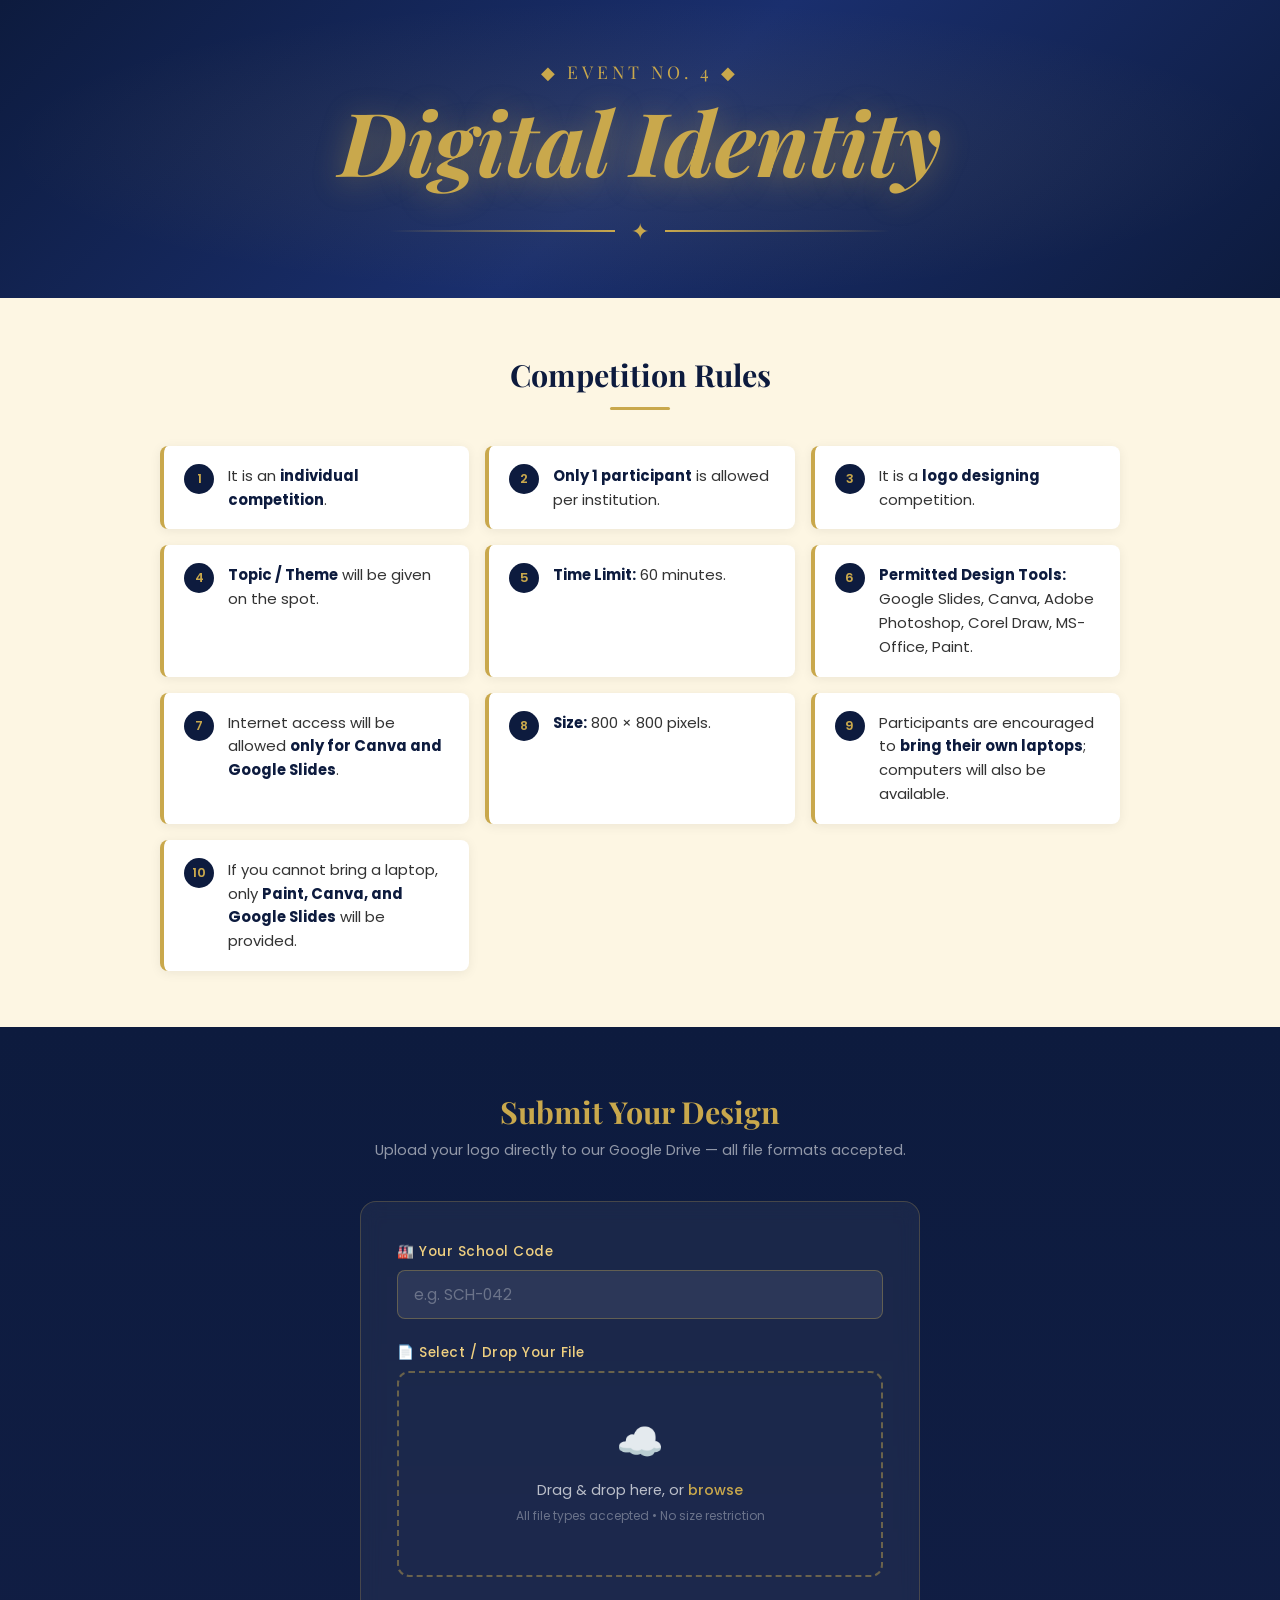
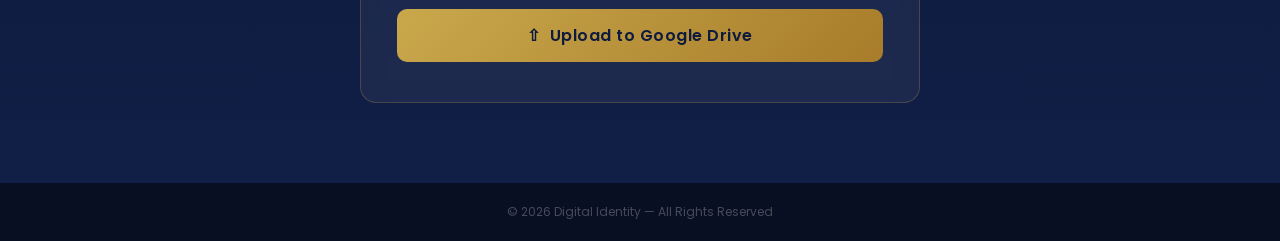
==== index.html @ 70882611 "Add Digital Identity event website" ====
<!DOCTYPE html>
<html lang="en">
<head>
  <meta charset="UTF-8" />
  <meta name="viewport" content="width=device-width, initial-scale=1.0"/>
  <title>Digital Identity</title>
  <link href="https://fonts.googleapis.com/css2?family=Playfair+Display:ital,wght@0,700;1,700&family=Poppins:wght@300;400;500;600&display=swap" rel="stylesheet"/>
  <style>
    *, *::before, *::after { box-sizing: border-box; margin: 0; padding: 0; }

    :root {
      --navy: #0d1b3e;
      --gold: #c9a84c;
      --gold-light: #f0d080;
      --cream: #fdf6e3;
      --white: #ffffff;
    }

    body {
      font-family: 'Poppins', sans-serif;
      background: var(--navy);
      min-height: 100vh;
      color: var(--white);
    }

    /* ─── HERO ─── */
    .hero {
      background: linear-gradient(135deg, #0d1b3e 0%, #1a2f6e 50%, #0d1b3e 100%);
      text-align: center;
      padding: 60px 20px 50px;
      position: relative;
      overflow: hidden;
    }
    .hero::before {
      content: '';
      position: absolute;
      inset: 0;
      background: radial-gradient(ellipse at center, rgba(201,168,76,0.12) 0%, transparent 70%);
    }
    .event-number {
      font-family: 'Playfair Display', serif;
      font-size: 1.1rem;
      color: var(--gold);
      letter-spacing: 4px;
      text-transform: uppercase;
      margin-bottom: 10px;
    }
    .hero h1 {
      font-family: 'Playfair Display', serif;
      font-style: italic;
      font-size: clamp(2.8rem, 7vw, 5.5rem);
      color: var(--gold);
      text-shadow: 0 4px 30px rgba(201,168,76,0.4);
      position: relative;
      line-height: 1.1;
    }
    .divider {
      display: flex;
      align-items: center;
      justify-content: center;
      gap: 16px;
      margin: 24px auto 0;
      max-width: 500px;
    }
    .divider::before, .divider::after {
      content: '';
      flex: 1;
      height: 2px;
      background: linear-gradient(to right, transparent, var(--gold));
    }
    .divider::after {
      background: linear-gradient(to left, transparent, var(--gold));
    }
    .divider-icon {
      color: var(--gold);
      font-size: 1.4rem;
    }

    /* ─── RULES ─── */
    .rules-section {
      background: var(--cream);
      color: #1a1a1a;
      padding: 56px 20px;
    }
    .rules-section h2 {
      font-family: 'Playfair Display', serif;
      font-size: 1.9rem;
      color: var(--navy);
      text-align: center;
      margin-bottom: 36px;
      position: relative;
    }
    .rules-section h2::after {
      content: '';
      display: block;
      width: 60px;
      height: 3px;
      background: var(--gold);
      margin: 12px auto 0;
      border-radius: 2px;
    }
    .rules-grid {
      display: grid;
      grid-template-columns: repeat(auto-fit, minmax(300px, 1fr));
      gap: 16px;
      max-width: 960px;
      margin: 0 auto;
    }
    .rule-card {
      background: var(--white);
      border-left: 4px solid var(--gold);
      border-radius: 8px;
      padding: 18px 20px;
      display: flex;
      align-items: flex-start;
      gap: 14px;
      box-shadow: 0 2px 12px rgba(0,0,0,0.07);
      transition: transform 0.2s, box-shadow 0.2s;
    }
    .rule-card:hover {
      transform: translateY(-3px);
      box-shadow: 0 6px 24px rgba(0,0,0,0.12);
    }
    .rule-num {
      min-width: 30px;
      height: 30px;
      background: var(--navy);
      color: var(--gold);
      border-radius: 50%;
      display: flex;
      align-items: center;
      justify-content: center;
      font-weight: 600;
      font-size: 0.8rem;
    }
    .rule-text {
      font-size: 0.93rem;
      line-height: 1.6;
      color: #333;
    }
    .rule-text strong {
      color: var(--navy);
    }

    /* ─── UPLOAD ─── */
    .upload-section {
      background: linear-gradient(180deg, #0d1b3e 0%, #111e45 100%);
      padding: 64px 20px 80px;
    }
    .upload-section h2 {
      font-family: 'Playfair Display', serif;
      font-size: 1.9rem;
      color: var(--gold);
      text-align: center;
      margin-bottom: 8px;
    }
    .upload-subtitle {
      text-align: center;
      color: rgba(255,255,255,0.55);
      font-size: 0.9rem;
      margin-bottom: 40px;
    }
    .upload-card {
      background: rgba(255,255,255,0.05);
      border: 1px solid rgba(201,168,76,0.25);
      border-radius: 16px;
      padding: 40px 36px;
      max-width: 560px;
      margin: 0 auto;
      backdrop-filter: blur(10px);
    }
    .form-group {
      margin-bottom: 24px;
    }
    .form-group label {
      display: block;
      font-size: 0.85rem;
      font-weight: 500;
      color: var(--gold-light);
      margin-bottom: 8px;
      letter-spacing: 0.5px;
    }
    .form-group input[type="text"] {
      width: 100%;
      padding: 12px 16px;
      background: rgba(255,255,255,0.08);
      border: 1px solid rgba(201,168,76,0.35);
      border-radius: 8px;
      color: var(--white);
      font-family: 'Poppins', sans-serif;
      font-size: 0.95rem;
      outline: none;
      transition: border-color 0.2s;
    }
    .form-group input[type="text"]::placeholder { color: rgba(255,255,255,0.3); }
    .form-group input[type="text"]:focus { border-color: var(--gold); }

    .drop-zone {
      border: 2px dashed rgba(201,168,76,0.45);
      border-radius: 12px;
      padding: 40px 20px;
      text-align: center;
      cursor: pointer;
      transition: border-color 0.2s, background 0.2s;
      position: relative;
    }
    .drop-zone.dragover {
      border-color: var(--gold);
      background: rgba(201,168,76,0.08);
    }
    .drop-zone input[type="file"] {
      position: absolute;
      inset: 0;
      opacity: 0;
      cursor: pointer;
      width: 100%;
      height: 100%;
    }
    .drop-icon { font-size: 2.4rem; margin-bottom: 10px; }
    .drop-label { color: rgba(255,255,255,0.7); font-size: 0.9rem; }
    .drop-label span { color: var(--gold); font-weight: 500; }
    .drop-note { font-size: 0.75rem; color: rgba(255,255,255,0.35); margin-top: 6px; }
    .file-chosen {
      margin-top: 10px;
      font-size: 0.82rem;
      color: var(--gold-light);
      word-break: break-all;
    }

    .btn-upload {
      width: 100%;
      padding: 14px;
      background: linear-gradient(135deg, var(--gold) 0%, #a87c2a 100%);
      border: none;
      border-radius: 10px;
      color: var(--navy);
      font-family: 'Poppins', sans-serif;
      font-size: 1rem;
      font-weight: 600;
      cursor: pointer;
      letter-spacing: 0.5px;
      margin-top: 8px;
      transition: opacity 0.2s, transform 0.2s;
    }
    .btn-upload:hover:not(:disabled) { opacity: 0.9; transform: translateY(-1px); }
    .btn-upload:disabled { opacity: 0.5; cursor: not-allowed; }

    /* ─── PROGRESS ─── */
    .progress-wrap {
      display: none;
      margin-top: 18px;
    }
    .progress-bar-bg {
      background: rgba(255,255,255,0.1);
      border-radius: 100px;
      height: 8px;
      overflow: hidden;
    }
    .progress-bar-fill {
      height: 100%;
      background: linear-gradient(90deg, var(--gold), var(--gold-light));
      border-radius: 100px;
      width: 0%;
      transition: width 0.3s;
    }
    .progress-text {
      font-size: 0.8rem;
      color: rgba(255,255,255,0.5);
      margin-top: 6px;
      text-align: center;
    }

    /* ─── STATUS ─── */
    .status-box {
      display: none;
      margin-top: 22px;
      padding: 16px 20px;
      border-radius: 10px;
      font-size: 0.9rem;
      text-align: center;
      line-height: 1.5;
    }
    .status-box.success {
      background: rgba(34,197,94,0.12);
      border: 1px solid rgba(34,197,94,0.4);
      color: #86efac;
    }
    .status-box.error {
      background: rgba(239,68,68,0.12);
      border: 1px solid rgba(239,68,68,0.4);
      color: #fca5a5;
    }

    /* ─── FOOTER NOTE ─── */
    .footer-note {
      text-align: center;
      margin-top: 36px;
      padding: 16px 20px;
      background: rgba(201,168,76,0.08);
      border: 1px solid rgba(201,168,76,0.2);
      border-radius: 10px;
      max-width: 560px;
      margin-left: auto;
      margin-right: auto;
      color: rgba(255,255,255,0.65);
      font-size: 0.82rem;
      line-height: 1.6;
    }
    .footer-note strong { color: var(--gold); }

    /* ─── FOOTER ─── */
    footer {
      background: #080f22;
      text-align: center;
      padding: 20px;
      color: rgba(255,255,255,0.25);
      font-size: 0.75rem;
    }

    @media (max-width: 480px) {
      .upload-card { padding: 28px 18px; }
      .rules-grid { grid-template-columns: 1fr; }
    }
  </style>
</head>
<body>

  <!-- ═══ HERO ═══ -->
  <section class="hero">
    <p class="event-number">&#9670; Event No. 4 &#9670;</p>
    <h1>Digital Identity</h1>
    <div class="divider"><span class="divider-icon">✦</span></div>
  </section>

  <!-- ═══ RULES ═══ -->
  <section class="rules-section">
    <h2>Competition Rules</h2>
    <div class="rules-grid">

      <div class="rule-card">
        <div class="rule-num">1</div>
        <div class="rule-text">It is an <strong>individual competition</strong>.</div>
      </div>

      <div class="rule-card">
        <div class="rule-num">2</div>
        <div class="rule-text"><strong>Only 1 participant</strong> is allowed per institution.</div>
      </div>

      <div class="rule-card">
        <div class="rule-num">3</div>
        <div class="rule-text">It is a <strong>logo designing</strong> competition.</div>
      </div>

      <div class="rule-card">
        <div class="rule-num">4</div>
        <div class="rule-text"><strong>Topic / Theme</strong> will be given on the spot.</div>
      </div>

      <div class="rule-card">
        <div class="rule-num">5</div>
        <div class="rule-text"><strong>Time Limit:</strong> 60 minutes.</div>
      </div>

      <div class="rule-card">
        <div class="rule-num">6</div>
        <div class="rule-text"><strong>Permitted Design Tools:</strong> Google Slides, Canva, Adobe Photoshop, Corel Draw, MS-Office, Paint.</div>
      </div>

      <div class="rule-card">
        <div class="rule-num">7</div>
        <div class="rule-text">Internet access will be allowed <strong>only for Canva and Google Slides</strong>.</div>
      </div>

      <div class="rule-card">
        <div class="rule-num">8</div>
        <div class="rule-text"><strong>Size:</strong> 800 × 800 pixels.</div>
      </div>

      <div class="rule-card">
        <div class="rule-num">9</div>
        <div class="rule-text">Participants are encouraged to <strong>bring their own laptops</strong>; computers will also be available.</div>
      </div>

      <div class="rule-card">
        <div class="rule-num">10</div>
        <div class="rule-text">If you cannot bring a laptop, only <strong>Paint, Canva, and Google Slides</strong> will be provided.</div>
      </div>

    </div>
  </section>

  <!-- ═══ UPLOAD ═══ -->
  <section class="upload-section">
    <h2>Submit Your Design</h2>
    <p class="upload-subtitle">Upload your logo directly to our Google Drive — all file formats accepted.</p>

    <div class="upload-card">
      <div class="form-group">
        <label for="schoolCode">&#127981; Your School Code</label>
        <input type="text" id="schoolCode" placeholder="e.g. SCH-042" maxlength="30"/>
      </div>

      <div class="form-group">
        <label>&#128196; Select / Drop Your File</label>
        <div class="drop-zone" id="dropZone">
          <input type="file" id="fileInput" accept="*/*"/>
          <div class="drop-icon">&#9729;&#65039;</div>
          <div class="drop-label">Drag &amp; drop here, or <span>browse</span></div>
          <div class="drop-note">All file types accepted &bull; No size restriction</div>
          <div class="file-chosen" id="fileChosen"></div>
        </div>
      </div>

      <button class="btn-upload" id="uploadBtn" onclick="handleUpload()">
        &#8679;&nbsp; Upload to Google Drive
      </button>

      <div class="progress-wrap" id="progressWrap">
        <div class="progress-bar-bg">
          <div class="progress-bar-fill" id="progressFill"></div>
        </div>
        <div class="progress-text" id="progressText">Uploading…</div>
      </div>

      <div class="status-box" id="statusBox"></div>
    </div>

    <!-- Footer note -->
    <div class="footer-note" id="footerNote" style="display:none;">
      &#10003;&nbsp; <strong id="uploadedFileName"></strong> has been uploaded with your assigned school code only.
    </div>
  </section>

  <footer>
    &copy; 2026 Digital Identity &mdash; All Rights Reserved
  </footer>

  <script>
    // ── Drag & Drop visual ──────────────────────────────────
    const dropZone = document.getElementById('dropZone');
    const fileInput = document.getElementById('fileInput');
    const fileChosen = document.getElementById('fileChosen');

    dropZone.addEventListener('dragover', e => { e.preventDefault(); dropZone.classList.add('dragover'); });
    dropZone.addEventListener('dragleave', () => dropZone.classList.remove('dragover'));
    dropZone.addEventListener('drop', e => {
      e.preventDefault();
      dropZone.classList.remove('dragover');
      if (e.dataTransfer.files.length) {
        fileInput.files = e.dataTransfer.files;
        fileChosen.textContent = '📎 ' + e.dataTransfer.files[0].name;
      }
    });
    fileInput.addEventListener('change', () => {
      if (fileInput.files.length) fileChosen.textContent = '📎 ' + fileInput.files[0].name;
    });

    // ── Upload handler ──────────────────────────────────────
    // GOOGLE_SCRIPT_URL — replace with your deployed Apps Script Web App URL
    const GOOGLE_SCRIPT_URL = 'YOUR_APPS_SCRIPT_URL_HERE';

    async function handleUpload() {
      const schoolCode = document.getElementById('schoolCode').value.trim();
      const file       = fileInput.files[0];
      const statusBox  = document.getElementById('statusBox');
      const progressWrap = document.getElementById('progressWrap');
      const progressFill = document.getElementById('progressFill');
      const progressText = document.getElementById('progressText');
      const uploadBtn    = document.getElementById('uploadBtn');
      const footerNote   = document.getElementById('footerNote');
      const uploadedFileName = document.getElementById('uploadedFileName');

      // Validation
      statusBox.style.display = 'none';
      statusBox.className = 'status-box';
      if (!schoolCode) { showStatus('error', '⚠️ Please enter your School Code before uploading.'); return; }
      if (!file)       { showStatus('error', '⚠️ Please select a file to upload.'); return; }

      const finalName = schoolCode + '_' + file.name;

      uploadBtn.disabled = true;
      progressWrap.style.display = 'block';
      footerNote.style.display = 'none';
      animateProgress(progressFill, progressText);

      try {
        // Convert file to base64
        const base64 = await toBase64(file);

        const payload = {
          fileName  : finalName,
          mimeType  : file.type || 'application/octet-stream',
          data      : base64,
          folderId  : '1SGfVTfzyEN69pfafejLfGEvMzd-TN8Dr'
        };

        const response = await fetch(GOOGLE_SCRIPT_URL, {
          method : 'POST',
          body   : JSON.stringify(payload)
        });

        const result = await response.json();

        progressFill.style.width = '100%';
        progressText.textContent = 'Done!';

        if (result.status === 'success') {
          showStatus('success', `✅ File uploaded successfully!`);
          uploadedFileName.textContent = '"' + finalName + '"';
          footerNote.style.display = 'block';
          footerNote.scrollIntoView({ behavior: 'smooth', block: 'center' });
          // Reset form
          fileInput.value = '';
          fileChosen.textContent = '';
          document.getElementById('schoolCode').value = '';
        } else {
          showStatus('error', '❌ Upload failed: ' + (result.message || 'Unknown error.'));
        }
      } catch (err) {
        showStatus('error', '❌ Network error. Please check your connection and try again.');
        console.error(err);
      } finally {
        uploadBtn.disabled = false;
        setTimeout(() => { progressWrap.style.display = 'none'; progressFill.style.width = '0%'; }, 2000);
      }
    }

    function showStatus(type, msg) {
      const box = document.getElementById('statusBox');
      box.className = 'status-box ' + type;
      box.innerHTML = msg;
      box.style.display = 'block';
    }

    function toBase64(file) {
      return new Promise((resolve, reject) => {
        const reader = new FileReader();
        reader.onload  = () => resolve(reader.result.split(',')[1]);
        reader.onerror = reject;
        reader.readAsDataURL(file);
      });
    }

    function animateProgress(fill, text) {
      let p = 0;
      const iv = setInterval(() => {
        if (p >= 85) { clearInterval(iv); return; }
        p += Math.random() * 8;
        fill.style.width = Math.min(p, 85) + '%';
        text.textContent = Math.round(Math.min(p, 85)) + '% uploading…';
      }, 300);
    }
  </script>

</body>
</html>
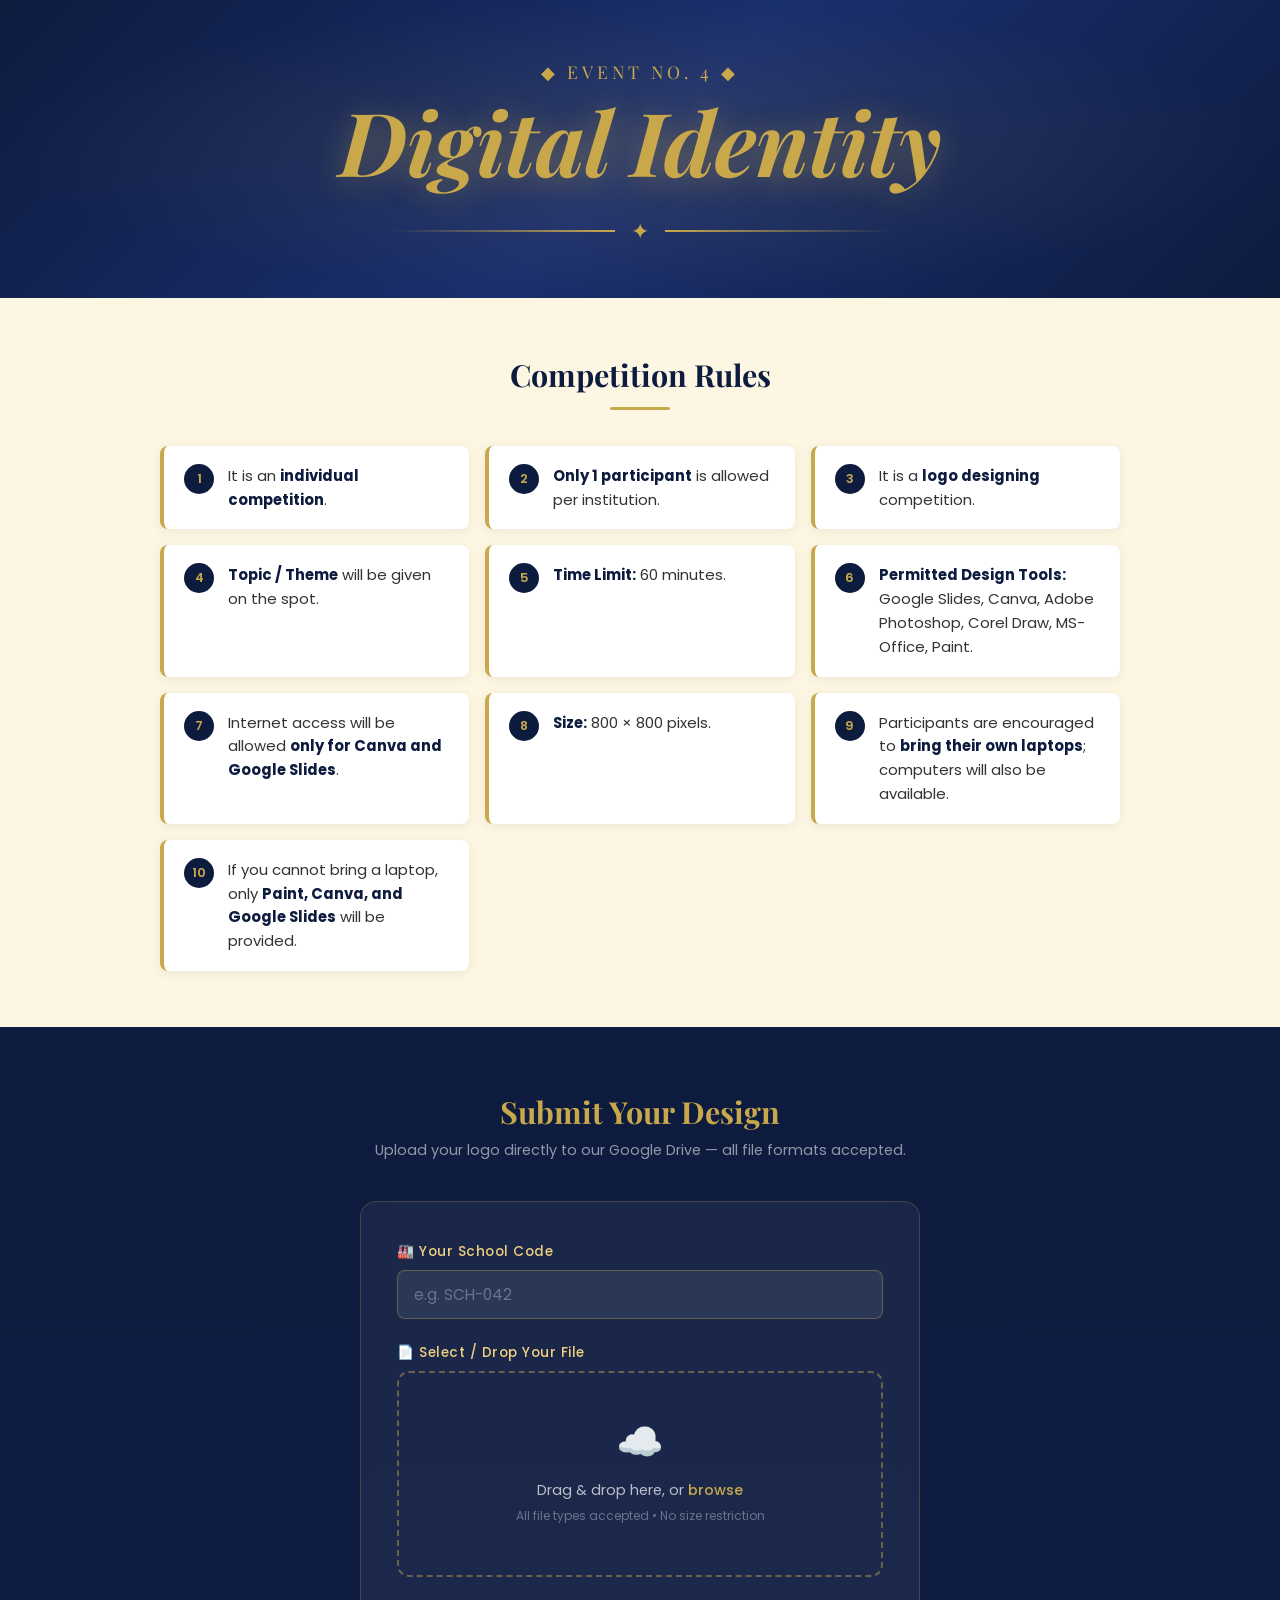
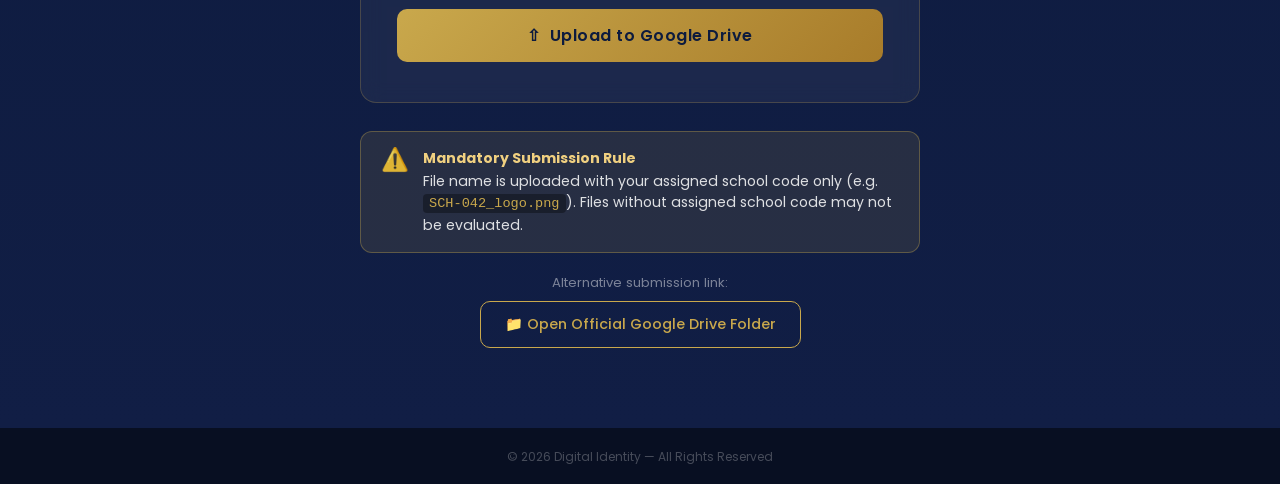
==== commit 11caff6c: "Add file naming preview, mandatory notice, direct Drive link and fallback" ====
--- a/index.html
+++ b/index.html
@@ -294,19 +294,76 @@
     /* ─── FOOTER NOTE ─── */
     .footer-note {
       text-align: center;
-      margin-top: 36px;
+      margin-top: 24px;
       padding: 16px 20px;
-      background: rgba(201,168,76,0.08);
-      border: 1px solid rgba(201,168,76,0.2);
+      background: rgba(34,197,94,0.12);
+      border: 1px solid rgba(34,197,94,0.4);
       border-radius: 10px;
       max-width: 560px;
       margin-left: auto;
       margin-right: auto;
-      color: rgba(255,255,255,0.65);
-      font-size: 0.82rem;
+      color: #86efac;
+      font-size: 0.9rem;
       line-height: 1.6;
     }
-    .footer-note strong { color: var(--gold); }
+    .footer-note strong { color: #ffffff; }
+
+    .code-instruction-banner {
+      background: rgba(201,168,76,0.12);
+      border: 1px solid rgba(201,168,76,0.35);
+      border-radius: 12px;
+      padding: 16px 20px;
+      max-width: 560px;
+      margin: 28px auto 0;
+      display: flex;
+      align-items: flex-start;
+      gap: 14px;
+      color: rgba(255,255,255,0.85);
+      font-size: 0.88rem;
+      line-height: 1.5;
+    }
+    .code-instruction-banner .banner-icon { font-size: 1.4rem; line-height: 1; }
+    .code-instruction-banner strong {
+      color: var(--gold-light);
+      display: block;
+      margin-bottom: 2px;
+    }
+    .code-instruction-banner code {
+      background: rgba(0,0,0,0.35);
+      padding: 2px 6px;
+      border-radius: 4px;
+      color: var(--gold);
+      font-family: monospace;
+      font-size: 0.85rem;
+    }
+
+    .direct-drive-wrap {
+      text-align: center;
+      margin-top: 20px;
+      max-width: 560px;
+      margin-left: auto;
+      margin-right: auto;
+    }
+    .btn-drive-direct {
+      display: inline-flex;
+      align-items: center;
+      justify-content: center;
+      gap: 8px;
+      padding: 12px 24px;
+      background: transparent;
+      border: 1.5px solid var(--gold);
+      border-radius: 10px;
+      color: var(--gold);
+      text-decoration: none;
+      font-weight: 500;
+      font-size: 0.9rem;
+      transition: all 0.2s;
+    }
+    .btn-drive-direct:hover {
+      background: var(--gold);
+      color: var(--navy);
+      transform: translateY(-1px);
+    }
 
     /* ─── FOOTER ─── */
     footer {
@@ -412,6 +469,10 @@
         </div>
       </div>
 
+      <div id="filePreview" style="display:none; margin-bottom:16px; padding:10px 14px; background:rgba(201,168,76,0.1); border-radius:8px; font-size:0.83rem; color:var(--gold-light);">
+        🏷️ <strong>Will be saved as:</strong> <span id="previewNameText" style="color:#ffffff; font-family:monospace;"></span>
+      </div>
+
       <button class="btn-upload" id="uploadBtn" onclick="handleUpload()">
         &#8679;&nbsp; Upload to Google Drive
       </button>
@@ -426,7 +487,24 @@
       <div class="status-box" id="statusBox"></div>
     </div>
 
-    <!-- Footer note -->
+    <!-- Permanent Notice Banner -->
+    <div class="code-instruction-banner">
+      <span class="banner-icon">⚠️</span>
+      <div>
+        <strong>Mandatory Submission Rule</strong>
+        <p>File name is uploaded with your assigned school code only (e.g. <code>SCH-042_logo.png</code>). Files without assigned school code may not be evaluated.</p>
+      </div>
+    </div>
+
+    <!-- Direct Drive Link -->
+    <div class="direct-drive-wrap">
+      <p style="font-size:0.82rem; color:rgba(255,255,255,0.45); margin-bottom:8px;">Alternative submission link:</p>
+      <a href="https://drive.google.com/drive/folders/1SGfVTfzyEN69pfafejLfGEvMzd-TN8Dr?usp=sharing" target="_blank" rel="noopener noreferrer" class="btn-drive-direct">
+        📁 Open Official Google Drive Folder
+      </a>
+    </div>
+
+    <!-- Success Confirmation -->
     <div class="footer-note" id="footerNote" style="display:none;">
       &#10003;&nbsp; <strong id="uploadedFileName"></strong> has been uploaded with your assigned school code only.
     </div>
@@ -437,11 +515,28 @@
   </footer>
 
   <script>
-    // ── Drag & Drop visual ──────────────────────────────────
+    // ── Drag & Drop visual & Real-time preview ───────────────
     const dropZone = document.getElementById('dropZone');
     const fileInput = document.getElementById('fileInput');
     const fileChosen = document.getElementById('fileChosen');
-
+    const schoolCodeInput = document.getElementById('schoolCode');
+    const filePreview = document.getElementById('filePreview');
+    const previewNameText = document.getElementById('previewNameText');
+
+    function updatePreview() {
+      const code = schoolCodeInput.value.trim();
+      const file = fileInput.files[0];
+      if (file) {
+        fileChosen.textContent = '📎 ' + file.name;
+        const finalName = (code ? code : '[SCHOOL_CODE]') + '_' + file.name;
+        previewNameText.textContent = finalName;
+        filePreview.style.display = 'block';
+      } else {
+        filePreview.style.display = 'none';
+      }
+    }
+
+    schoolCodeInput.addEventListener('input', updatePreview);
     dropZone.addEventListener('dragover', e => { e.preventDefault(); dropZone.classList.add('dragover'); });
     dropZone.addEventListener('dragleave', () => dropZone.classList.remove('dragover'));
     dropZone.addEventListener('drop', e => {
@@ -449,19 +544,17 @@
       dropZone.classList.remove('dragover');
       if (e.dataTransfer.files.length) {
         fileInput.files = e.dataTransfer.files;
-        fileChosen.textContent = '📎 ' + e.dataTransfer.files[0].name;
+        updatePreview();
       }
     });
-    fileInput.addEventListener('change', () => {
-      if (fileInput.files.length) fileChosen.textContent = '📎 ' + fileInput.files[0].name;
-    });
+    fileInput.addEventListener('change', updatePreview);
 
     // ── Upload handler ──────────────────────────────────────
-    // GOOGLE_SCRIPT_URL — replace with your deployed Apps Script Web App URL
-    const GOOGLE_SCRIPT_URL = 'YOUR_APPS_SCRIPT_URL_HERE';
+    const GOOGLE_SCRIPT_URL = 'https://script.google.com/macros/s/AKfycbykU_pJLCmZMkBjnQ0JdtK77zC2bd3eQlR69LMN3cvEp9QuC3zcprWi2zWVtid_Ohd1/exec';
+    const DRIVE_FOLDER_URL  = 'https://drive.google.com/drive/folders/1SGfVTfzyEN69pfafejLfGEvMzd-TN8Dr?usp=sharing';
 
     async function handleUpload() {
-      const schoolCode = document.getElementById('schoolCode').value.trim();
+      const schoolCode = schoolCodeInput.value.trim();
       const file       = fileInput.files[0];
       const statusBox  = document.getElementById('statusBox');
       const progressWrap = document.getElementById('progressWrap');
@@ -489,40 +582,54 @@
         const base64 = await toBase64(file);
 
         const payload = {
-          fileName  : finalName,
-          mimeType  : file.type || 'application/octet-stream',
-          data      : base64,
-          folderId  : '1SGfVTfzyEN69pfafejLfGEvMzd-TN8Dr'
+          fileName : finalName,
+          mimeType : file.type || 'application/octet-stream',
+          data     : base64,
+          folderId : '1SGfVTfzyEN69pfafejLfGEvMzd-TN8Dr'
         };
 
-        const response = await fetch(GOOGLE_SCRIPT_URL, {
-          method : 'POST',
-          body   : JSON.stringify(payload)
+        await fetch(GOOGLE_SCRIPT_URL, {
+          method   : 'POST',
+          mode     : 'no-cors',
+          body     : JSON.stringify(payload)
         });
 
-        const result = await response.json();
-
+        // File has been sent
         progressFill.style.width = '100%';
-        progressText.textContent = 'Done!';
-
-        if (result.status === 'success') {
-          showStatus('success', `✅ File uploaded successfully!`);
-          uploadedFileName.textContent = '"' + finalName + '"';
-          footerNote.style.display = 'block';
-          footerNote.scrollIntoView({ behavior: 'smooth', block: 'center' });
-          // Reset form
-          fileInput.value = '';
-          fileChosen.textContent = '';
-          document.getElementById('schoolCode').value = '';
-        } else {
-          showStatus('error', '❌ Upload failed: ' + (result.message || 'Unknown error.'));
-        }
+        progressText.textContent = 'Uploaded!';
+
+        showStatus('success', '✅ File submitted successfully to Google Drive!');
+        uploadedFileName.textContent = '"' + finalName + '"';
+        footerNote.style.display = 'block';
+        footerNote.scrollIntoView({ behavior: 'smooth', block: 'center' });
+
+        // Reset form
+        fileInput.value = '';
+        fileChosen.textContent = '';
+        filePreview.style.display = 'none';
+        schoolCodeInput.value = '';
+
       } catch (err) {
-        showStatus('error', '❌ Network error. Please check your connection and try again.');
+        showStatus('error', `
+          <div style="text-align:left;">
+            <strong>❌ Upload could not complete.</strong><br>
+            <span style="font-size:0.84rem; opacity:0.9;">
+              The Google Script endpoint returned an access/network error. You can upload directly to the Google Drive folder below:
+            </span>
+            <div style="margin-top:10px; text-align:center;">
+              <a href="${DRIVE_FOLDER_URL}" target="_blank" style="display:inline-block; padding:8px 16px; background:#c9a84c; color:#0d1b3e; border-radius:6px; font-weight:600; text-decoration:none;">
+                📁 Open Google Drive Folder to Upload
+              </a>
+            </div>
+            <p style="margin-top:8px; font-size:0.78rem; opacity:0.75; text-align:center;">
+              *Remember to rename your file as <code>${finalName}</code>
+            </p>
+          </div>
+        `);
         console.error(err);
       } finally {
         uploadBtn.disabled = false;
-        setTimeout(() => { progressWrap.style.display = 'none'; progressFill.style.width = '0%'; }, 2000);
+        setTimeout(() => { progressWrap.style.display = 'none'; progressFill.style.width = '0%'; }, 2500);
       }
     }
 
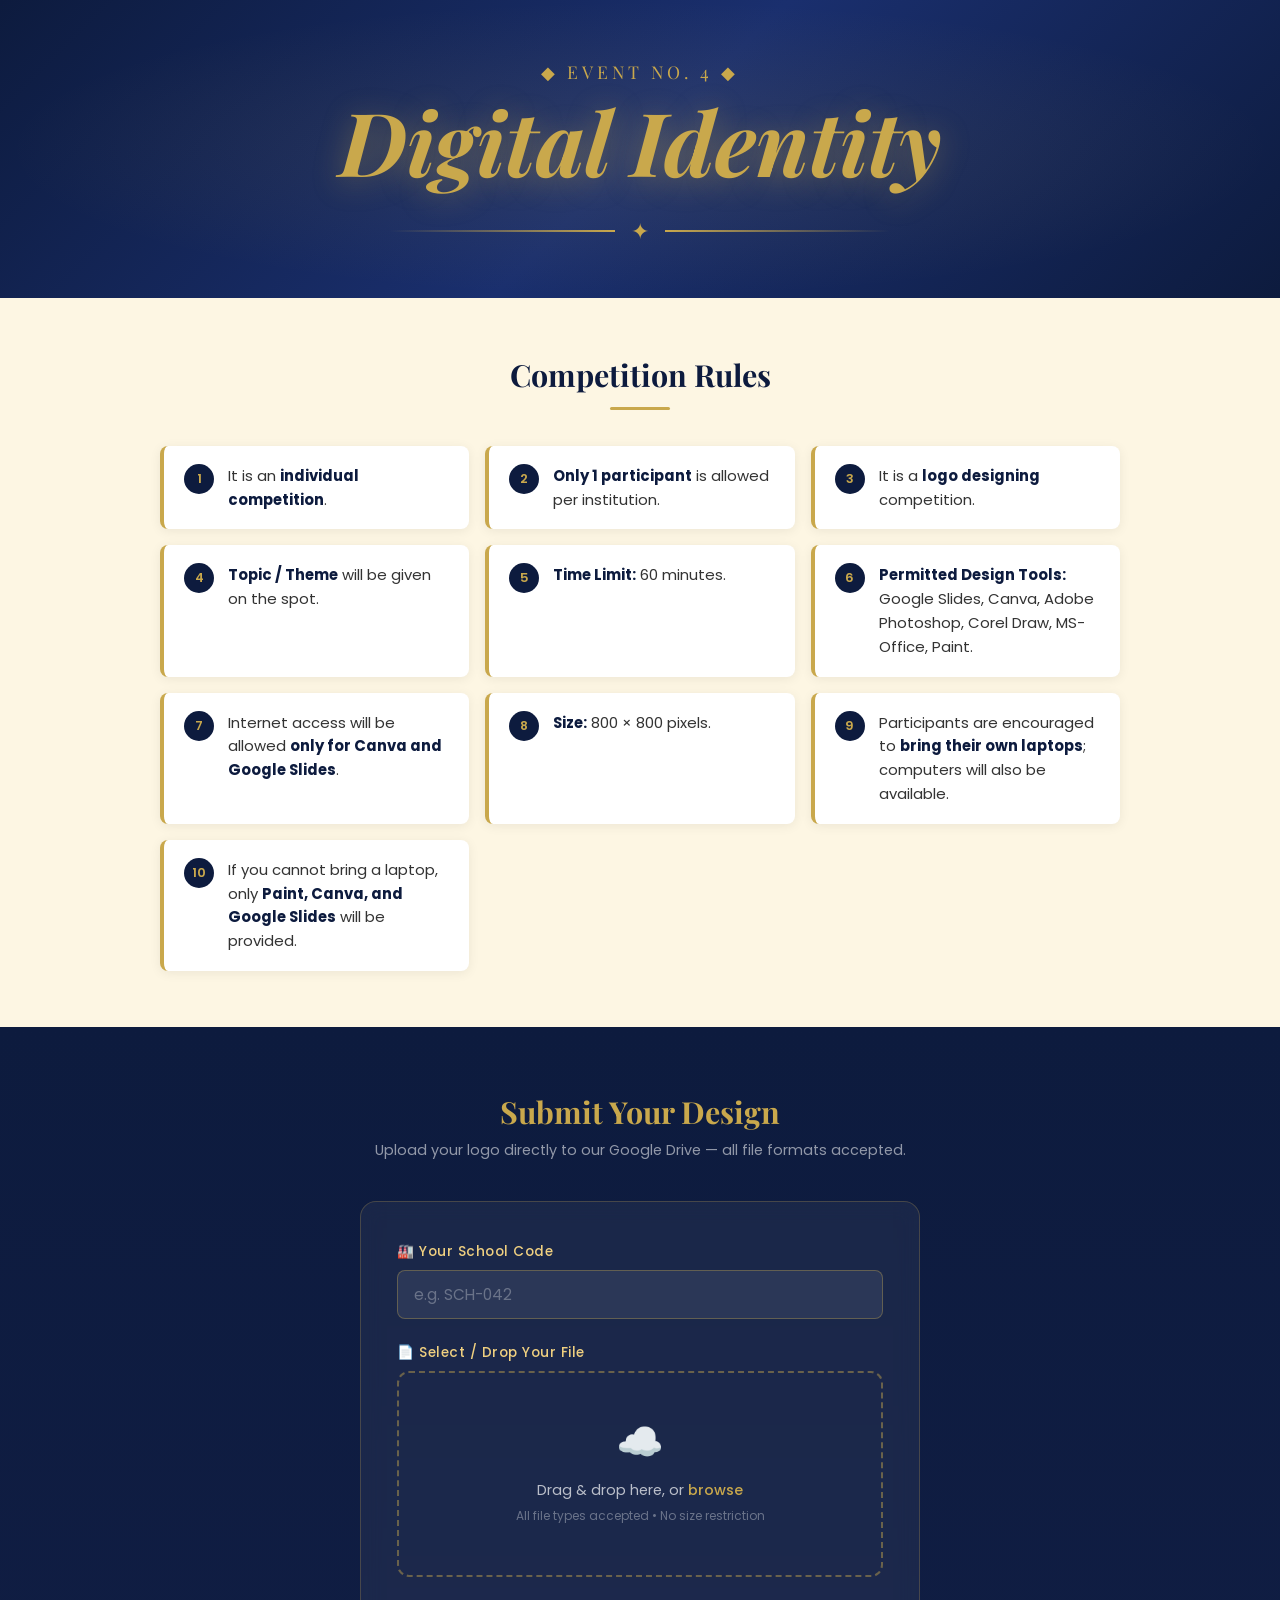
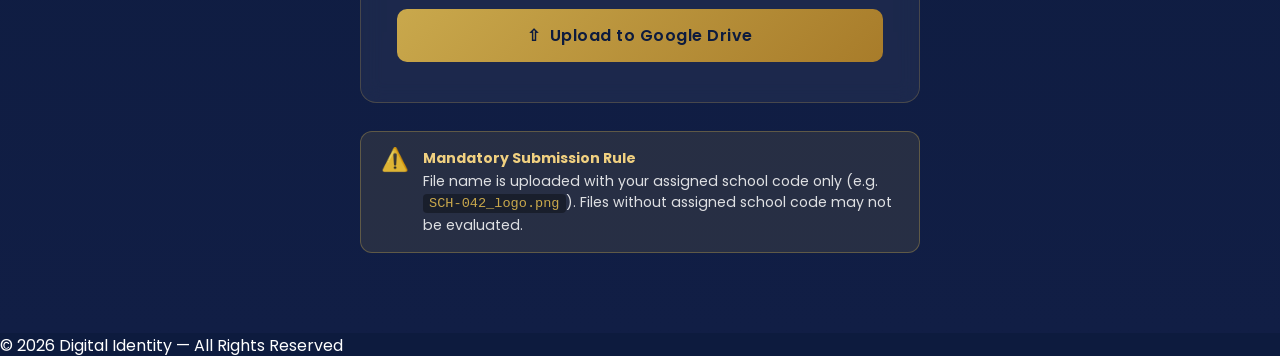
==== commit bf42ac98: "Remove alternative submission Google Drive folder link" ====
--- a/index.html
+++ b/index.html
@@ -337,32 +337,6 @@
       font-size: 0.85rem;
     }
 
-    .direct-drive-wrap {
-      text-align: center;
-      margin-top: 20px;
-      max-width: 560px;
-      margin-left: auto;
-      margin-right: auto;
-    }
-    .btn-drive-direct {
-      display: inline-flex;
-      align-items: center;
-      justify-content: center;
-      gap: 8px;
-      padding: 12px 24px;
-      background: transparent;
-      border: 1.5px solid var(--gold);
-      border-radius: 10px;
-      color: var(--gold);
-      text-decoration: none;
-      font-weight: 500;
-      font-size: 0.9rem;
-      transition: all 0.2s;
-    }
-    .btn-drive-direct:hover {
-      background: var(--gold);
-      color: var(--navy);
-      transform: translateY(-1px);
     }
 
     /* ─── FOOTER ─── */
@@ -494,14 +468,6 @@
         <strong>Mandatory Submission Rule</strong>
         <p>File name is uploaded with your assigned school code only (e.g. <code>SCH-042_logo.png</code>). Files without assigned school code may not be evaluated.</p>
       </div>
-    </div>
-
-    <!-- Direct Drive Link -->
-    <div class="direct-drive-wrap">
-      <p style="font-size:0.82rem; color:rgba(255,255,255,0.45); margin-bottom:8px;">Alternative submission link:</p>
-      <a href="https://drive.google.com/drive/folders/1SGfVTfzyEN69pfafejLfGEvMzd-TN8Dr?usp=sharing" target="_blank" rel="noopener noreferrer" class="btn-drive-direct">
-        📁 Open Official Google Drive Folder
-      </a>
     </div>
 
     <!-- Success Confirmation -->
@@ -549,9 +515,7 @@
     });
     fileInput.addEventListener('change', updatePreview);
 
-    // ── Upload handler ──────────────────────────────────────
     const GOOGLE_SCRIPT_URL = 'https://script.google.com/macros/s/AKfycbykU_pJLCmZMkBjnQ0JdtK77zC2bd3eQlR69LMN3cvEp9QuC3zcprWi2zWVtid_Ohd1/exec';
-    const DRIVE_FOLDER_URL  = 'https://drive.google.com/drive/folders/1SGfVTfzyEN69pfafejLfGEvMzd-TN8Dr?usp=sharing';
 
     async function handleUpload() {
       const schoolCode = schoolCodeInput.value.trim();
@@ -610,22 +574,7 @@
         schoolCodeInput.value = '';
 
       } catch (err) {
-        showStatus('error', `
-          <div style="text-align:left;">
-            <strong>❌ Upload could not complete.</strong><br>
-            <span style="font-size:0.84rem; opacity:0.9;">
-              The Google Script endpoint returned an access/network error. You can upload directly to the Google Drive folder below:
-            </span>
-            <div style="margin-top:10px; text-align:center;">
-              <a href="${DRIVE_FOLDER_URL}" target="_blank" style="display:inline-block; padding:8px 16px; background:#c9a84c; color:#0d1b3e; border-radius:6px; font-weight:600; text-decoration:none;">
-                📁 Open Google Drive Folder to Upload
-              </a>
-            </div>
-            <p style="margin-top:8px; font-size:0.78rem; opacity:0.75; text-align:center;">
-              *Remember to rename your file as <code>${finalName}</code>
-            </p>
-          </div>
-        `);
+        showStatus('error', '❌ Upload failed. Please check your internet connection and try again.');
         console.error(err);
       } finally {
         uploadBtn.disabled = false;
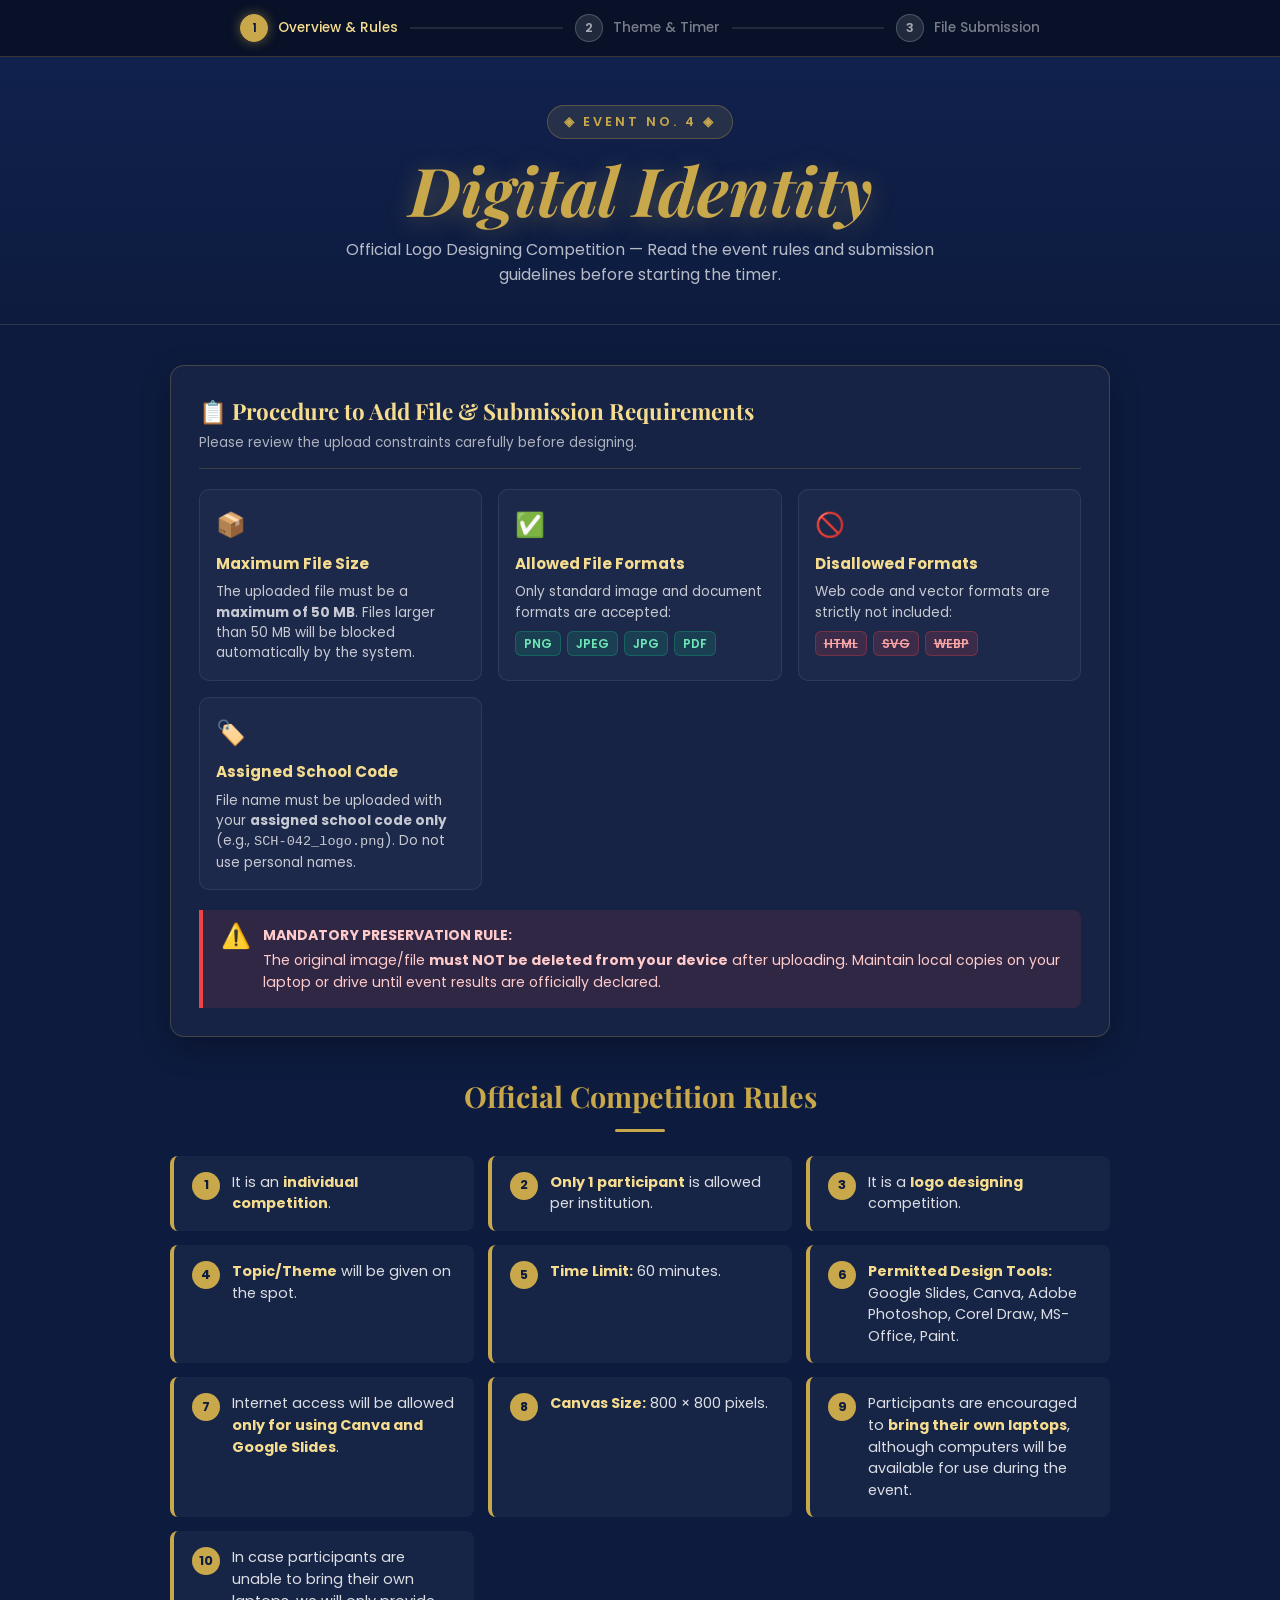
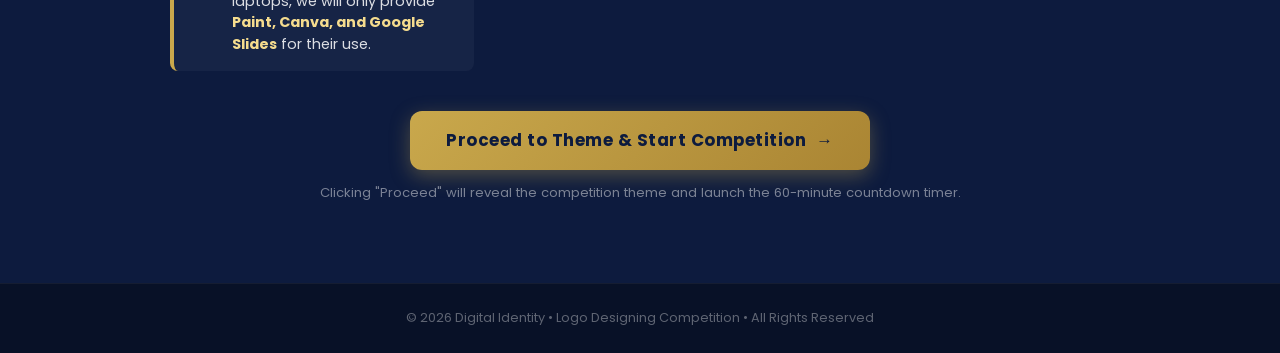
==== commit 3869248d: "Update index.html with overview, rules, 50MB/format guidelines, and start button" ====
--- a/index.html
+++ b/index.html
@@ -3,611 +3,182 @@
 <head>
   <meta charset="UTF-8" />
   <meta name="viewport" content="width=device-width, initial-scale=1.0"/>
-  <title>Digital Identity</title>
-  <link href="https://fonts.googleapis.com/css2?family=Playfair+Display:ital,wght@0,700;1,700&family=Poppins:wght@300;400;500;600&display=swap" rel="stylesheet"/>
-  <style>
-    *, *::before, *::after { box-sizing: border-box; margin: 0; padding: 0; }
-
-    :root {
-      --navy: #0d1b3e;
-      --gold: #c9a84c;
-      --gold-light: #f0d080;
-      --cream: #fdf6e3;
-      --white: #ffffff;
-    }
-
-    body {
-      font-family: 'Poppins', sans-serif;
-      background: var(--navy);
-      min-height: 100vh;
-      color: var(--white);
-    }
-
-    /* ─── HERO ─── */
-    .hero {
-      background: linear-gradient(135deg, #0d1b3e 0%, #1a2f6e 50%, #0d1b3e 100%);
-      text-align: center;
-      padding: 60px 20px 50px;
-      position: relative;
-      overflow: hidden;
-    }
-    .hero::before {
-      content: '';
-      position: absolute;
-      inset: 0;
-      background: radial-gradient(ellipse at center, rgba(201,168,76,0.12) 0%, transparent 70%);
-    }
-    .event-number {
-      font-family: 'Playfair Display', serif;
-      font-size: 1.1rem;
-      color: var(--gold);
-      letter-spacing: 4px;
-      text-transform: uppercase;
-      margin-bottom: 10px;
-    }
-    .hero h1 {
-      font-family: 'Playfair Display', serif;
-      font-style: italic;
-      font-size: clamp(2.8rem, 7vw, 5.5rem);
-      color: var(--gold);
-      text-shadow: 0 4px 30px rgba(201,168,76,0.4);
-      position: relative;
-      line-height: 1.1;
-    }
-    .divider {
-      display: flex;
-      align-items: center;
-      justify-content: center;
-      gap: 16px;
-      margin: 24px auto 0;
-      max-width: 500px;
-    }
-    .divider::before, .divider::after {
-      content: '';
-      flex: 1;
-      height: 2px;
-      background: linear-gradient(to right, transparent, var(--gold));
-    }
-    .divider::after {
-      background: linear-gradient(to left, transparent, var(--gold));
-    }
-    .divider-icon {
-      color: var(--gold);
-      font-size: 1.4rem;
-    }
-
-    /* ─── RULES ─── */
-    .rules-section {
-      background: var(--cream);
-      color: #1a1a1a;
-      padding: 56px 20px;
-    }
-    .rules-section h2 {
-      font-family: 'Playfair Display', serif;
-      font-size: 1.9rem;
-      color: var(--navy);
-      text-align: center;
-      margin-bottom: 36px;
-      position: relative;
-    }
-    .rules-section h2::after {
-      content: '';
-      display: block;
-      width: 60px;
-      height: 3px;
-      background: var(--gold);
-      margin: 12px auto 0;
-      border-radius: 2px;
-    }
-    .rules-grid {
-      display: grid;
-      grid-template-columns: repeat(auto-fit, minmax(300px, 1fr));
-      gap: 16px;
-      max-width: 960px;
-      margin: 0 auto;
-    }
-    .rule-card {
-      background: var(--white);
-      border-left: 4px solid var(--gold);
-      border-radius: 8px;
-      padding: 18px 20px;
-      display: flex;
-      align-items: flex-start;
-      gap: 14px;
-      box-shadow: 0 2px 12px rgba(0,0,0,0.07);
-      transition: transform 0.2s, box-shadow 0.2s;
-    }
-    .rule-card:hover {
-      transform: translateY(-3px);
-      box-shadow: 0 6px 24px rgba(0,0,0,0.12);
-    }
-    .rule-num {
-      min-width: 30px;
-      height: 30px;
-      background: var(--navy);
-      color: var(--gold);
-      border-radius: 50%;
-      display: flex;
-      align-items: center;
-      justify-content: center;
-      font-weight: 600;
-      font-size: 0.8rem;
-    }
-    .rule-text {
-      font-size: 0.93rem;
-      line-height: 1.6;
-      color: #333;
-    }
-    .rule-text strong {
-      color: var(--navy);
-    }
-
-    /* ─── UPLOAD ─── */
-    .upload-section {
-      background: linear-gradient(180deg, #0d1b3e 0%, #111e45 100%);
-      padding: 64px 20px 80px;
-    }
-    .upload-section h2 {
-      font-family: 'Playfair Display', serif;
-      font-size: 1.9rem;
-      color: var(--gold);
-      text-align: center;
-      margin-bottom: 8px;
-    }
-    .upload-subtitle {
-      text-align: center;
-      color: rgba(255,255,255,0.55);
-      font-size: 0.9rem;
-      margin-bottom: 40px;
-    }
-    .upload-card {
-      background: rgba(255,255,255,0.05);
-      border: 1px solid rgba(201,168,76,0.25);
-      border-radius: 16px;
-      padding: 40px 36px;
-      max-width: 560px;
-      margin: 0 auto;
-      backdrop-filter: blur(10px);
-    }
-    .form-group {
-      margin-bottom: 24px;
-    }
-    .form-group label {
-      display: block;
-      font-size: 0.85rem;
-      font-weight: 500;
-      color: var(--gold-light);
-      margin-bottom: 8px;
-      letter-spacing: 0.5px;
-    }
-    .form-group input[type="text"] {
-      width: 100%;
-      padding: 12px 16px;
-      background: rgba(255,255,255,0.08);
-      border: 1px solid rgba(201,168,76,0.35);
-      border-radius: 8px;
-      color: var(--white);
-      font-family: 'Poppins', sans-serif;
-      font-size: 0.95rem;
-      outline: none;
-      transition: border-color 0.2s;
-    }
-    .form-group input[type="text"]::placeholder { color: rgba(255,255,255,0.3); }
-    .form-group input[type="text"]:focus { border-color: var(--gold); }
-
-    .drop-zone {
-      border: 2px dashed rgba(201,168,76,0.45);
-      border-radius: 12px;
-      padding: 40px 20px;
-      text-align: center;
-      cursor: pointer;
-      transition: border-color 0.2s, background 0.2s;
-      position: relative;
-    }
-    .drop-zone.dragover {
-      border-color: var(--gold);
-      background: rgba(201,168,76,0.08);
-    }
-    .drop-zone input[type="file"] {
-      position: absolute;
-      inset: 0;
-      opacity: 0;
-      cursor: pointer;
-      width: 100%;
-      height: 100%;
-    }
-    .drop-icon { font-size: 2.4rem; margin-bottom: 10px; }
-    .drop-label { color: rgba(255,255,255,0.7); font-size: 0.9rem; }
-    .drop-label span { color: var(--gold); font-weight: 500; }
-    .drop-note { font-size: 0.75rem; color: rgba(255,255,255,0.35); margin-top: 6px; }
-    .file-chosen {
-      margin-top: 10px;
-      font-size: 0.82rem;
-      color: var(--gold-light);
-      word-break: break-all;
-    }
-
-    .btn-upload {
-      width: 100%;
-      padding: 14px;
-      background: linear-gradient(135deg, var(--gold) 0%, #a87c2a 100%);
-      border: none;
-      border-radius: 10px;
-      color: var(--navy);
-      font-family: 'Poppins', sans-serif;
-      font-size: 1rem;
-      font-weight: 600;
-      cursor: pointer;
-      letter-spacing: 0.5px;
-      margin-top: 8px;
-      transition: opacity 0.2s, transform 0.2s;
-    }
-    .btn-upload:hover:not(:disabled) { opacity: 0.9; transform: translateY(-1px); }
-    .btn-upload:disabled { opacity: 0.5; cursor: not-allowed; }
-
-    /* ─── PROGRESS ─── */
-    .progress-wrap {
-      display: none;
-      margin-top: 18px;
-    }
-    .progress-bar-bg {
-      background: rgba(255,255,255,0.1);
-      border-radius: 100px;
-      height: 8px;
-      overflow: hidden;
-    }
-    .progress-bar-fill {
-      height: 100%;
-      background: linear-gradient(90deg, var(--gold), var(--gold-light));
-      border-radius: 100px;
-      width: 0%;
-      transition: width 0.3s;
-    }
-    .progress-text {
-      font-size: 0.8rem;
-      color: rgba(255,255,255,0.5);
-      margin-top: 6px;
-      text-align: center;
-    }
-
-    /* ─── STATUS ─── */
-    .status-box {
-      display: none;
-      margin-top: 22px;
-      padding: 16px 20px;
-      border-radius: 10px;
-      font-size: 0.9rem;
-      text-align: center;
-      line-height: 1.5;
-    }
-    .status-box.success {
-      background: rgba(34,197,94,0.12);
-      border: 1px solid rgba(34,197,94,0.4);
-      color: #86efac;
-    }
-    .status-box.error {
-      background: rgba(239,68,68,0.12);
-      border: 1px solid rgba(239,68,68,0.4);
-      color: #fca5a5;
-    }
-
-    /* ─── FOOTER NOTE ─── */
-    .footer-note {
-      text-align: center;
-      margin-top: 24px;
-      padding: 16px 20px;
-      background: rgba(34,197,94,0.12);
-      border: 1px solid rgba(34,197,94,0.4);
-      border-radius: 10px;
-      max-width: 560px;
-      margin-left: auto;
-      margin-right: auto;
-      color: #86efac;
-      font-size: 0.9rem;
-      line-height: 1.6;
-    }
-    .footer-note strong { color: #ffffff; }
-
-    .code-instruction-banner {
-      background: rgba(201,168,76,0.12);
-      border: 1px solid rgba(201,168,76,0.35);
-      border-radius: 12px;
-      padding: 16px 20px;
-      max-width: 560px;
-      margin: 28px auto 0;
-      display: flex;
-      align-items: flex-start;
-      gap: 14px;
-      color: rgba(255,255,255,0.85);
-      font-size: 0.88rem;
-      line-height: 1.5;
-    }
-    .code-instruction-banner .banner-icon { font-size: 1.4rem; line-height: 1; }
-    .code-instruction-banner strong {
-      color: var(--gold-light);
-      display: block;
-      margin-bottom: 2px;
-    }
-    .code-instruction-banner code {
-      background: rgba(0,0,0,0.35);
-      padding: 2px 6px;
-      border-radius: 4px;
-      color: var(--gold);
-      font-family: monospace;
-      font-size: 0.85rem;
-    }
-
-    }
-
-    /* ─── FOOTER ─── */
-    footer {
-      background: #080f22;
-      text-align: center;
-      padding: 20px;
-      color: rgba(255,255,255,0.25);
-      font-size: 0.75rem;
-    }
-
-    @media (max-width: 480px) {
-      .upload-card { padding: 28px 18px; }
-      .rules-grid { grid-template-columns: 1fr; }
-    }
-  </style>
+  <title>Digital Identity — Event Overview & Rules</title>
+  <link rel="preconnect" href="https://fonts.googleapis.com">
+  <link rel="preconnect" href="https://fonts.gstatic.com" crossorigin>
+  <link href="https://fonts.googleapis.com/css2?family=Playfair+Display:ital,wght@0,600;0,700;1,600;1,700&family=Poppins:wght@300;400;500;600;700&display=swap" rel="stylesheet"/>
+  <link rel="stylesheet" href="style.css"/>
 </head>
 <body>
 
-  <!-- ═══ HERO ═══ -->
-  <section class="hero">
-    <p class="event-number">&#9670; Event No. 4 &#9670;</p>
+  <!-- ═══ STEP NAVIGATION ═══ -->
+  <nav class="step-nav-bar">
+    <div class="step-container">
+      <div class="step-item active">
+        <div class="step-circle">1</div>
+        <span class="step-label">Overview & Rules</span>
+      </div>
+      <div class="step-divider"></div>
+      <div class="step-item">
+        <div class="step-circle">2</div>
+        <span class="step-label">Theme & Timer</span>
+      </div>
+      <div class="step-divider"></div>
+      <div class="step-item">
+        <div class="step-circle">3</div>
+        <span class="step-label">File Submission</span>
+      </div>
+    </div>
+  </nav>
+
+  <!-- ═══ HERO SECTION ═══ -->
+  <header class="hero">
+    <div class="event-badge">◈ Event No. 4 ◈</div>
     <h1>Digital Identity</h1>
-    <div class="divider"><span class="divider-icon">✦</span></div>
-  </section>
+    <p class="hero-subtitle">Official Logo Designing Competition — Read the event rules and submission guidelines before starting the timer.</p>
+  </header>
 
-  <!-- ═══ RULES ═══ -->
-  <section class="rules-section">
-    <h2>Competition Rules</h2>
-    <div class="rules-grid">
+  <!-- ═══ MAIN CONTENT ═══ -->
+  <main class="main-wrapper">
 
-      <div class="rule-card">
-        <div class="rule-num">1</div>
-        <div class="rule-text">It is an <strong>individual competition</strong>.</div>
-      </div>
-
-      <div class="rule-card">
-        <div class="rule-num">2</div>
-        <div class="rule-text"><strong>Only 1 participant</strong> is allowed per institution.</div>
-      </div>
-
-      <div class="rule-card">
-        <div class="rule-num">3</div>
-        <div class="rule-text">It is a <strong>logo designing</strong> competition.</div>
-      </div>
-
-      <div class="rule-card">
-        <div class="rule-num">4</div>
-        <div class="rule-text"><strong>Topic / Theme</strong> will be given on the spot.</div>
-      </div>
-
-      <div class="rule-card">
-        <div class="rule-num">5</div>
-        <div class="rule-text"><strong>Time Limit:</strong> 60 minutes.</div>
-      </div>
-
-      <div class="rule-card">
-        <div class="rule-num">6</div>
-        <div class="rule-text"><strong>Permitted Design Tools:</strong> Google Slides, Canva, Adobe Photoshop, Corel Draw, MS-Office, Paint.</div>
-      </div>
-
-      <div class="rule-card">
-        <div class="rule-num">7</div>
-        <div class="rule-text">Internet access will be allowed <strong>only for Canva and Google Slides</strong>.</div>
-      </div>
-
-      <div class="rule-card">
-        <div class="rule-num">8</div>
-        <div class="rule-text"><strong>Size:</strong> 800 × 800 pixels.</div>
-      </div>
-
-      <div class="rule-card">
-        <div class="rule-num">9</div>
-        <div class="rule-text">Participants are encouraged to <strong>bring their own laptops</strong>; computers will also be available.</div>
-      </div>
-
-      <div class="rule-card">
-        <div class="rule-num">10</div>
-        <div class="rule-text">If you cannot bring a laptop, only <strong>Paint, Canva, and Google Slides</strong> will be provided.</div>
-      </div>
-
-    </div>
-  </section>
-
-  <!-- ═══ UPLOAD ═══ -->
-  <section class="upload-section">
-    <h2>Submit Your Design</h2>
-    <p class="upload-subtitle">Upload your logo directly to our Google Drive — all file formats accepted.</p>
-
-    <div class="upload-card">
-      <div class="form-group">
-        <label for="schoolCode">&#127981; Your School Code</label>
-        <input type="text" id="schoolCode" placeholder="e.g. SCH-042" maxlength="30"/>
-      </div>
-
-      <div class="form-group">
-        <label>&#128196; Select / Drop Your File</label>
-        <div class="drop-zone" id="dropZone">
-          <input type="file" id="fileInput" accept="*/*"/>
-          <div class="drop-icon">&#9729;&#65039;</div>
-          <div class="drop-label">Drag &amp; drop here, or <span>browse</span></div>
-          <div class="drop-note">All file types accepted &bull; No size restriction</div>
-          <div class="file-chosen" id="fileChosen"></div>
+    <!-- ═══ SECTION 1: PROCEDURE TO ADD FILE ═══ -->
+    <section class="guidelines-card">
+      <div class="guidelines-header">
+        <div>
+          <h3>📋 Procedure to Add File & Submission Requirements</h3>
+          <p style="font-size:0.85rem; color:rgba(255,255,255,0.65); margin-top:2px;">
+            Please review the upload constraints carefully before designing.
+          </p>
         </div>
       </div>
 
-      <div id="filePreview" style="display:none; margin-bottom:16px; padding:10px 14px; background:rgba(201,168,76,0.1); border-radius:8px; font-size:0.83rem; color:var(--gold-light);">
-        🏷️ <strong>Will be saved as:</strong> <span id="previewNameText" style="color:#ffffff; font-family:monospace;"></span>
+      <div class="guidelines-grid">
+        <!-- 1. Max File Size -->
+        <div class="guideline-box">
+          <div class="icon">📦</div>
+          <h4>Maximum File Size</h4>
+          <p>The uploaded file must be a <strong>maximum of 50 MB</strong>. Files larger than 50 MB will be blocked automatically by the system.</p>
+        </div>
+
+        <!-- 2. Allowed Formats -->
+        <div class="guideline-box">
+          <div class="icon">✅</div>
+          <h4>Allowed File Formats</h4>
+          <p>Only standard image and document formats are accepted:</p>
+          <div class="tag-list">
+            <span class="tag-allowed">PNG</span>
+            <span class="tag-allowed">JPEG</span>
+            <span class="tag-allowed">JPG</span>
+            <span class="tag-allowed">PDF</span>
+          </div>
+        </div>
+
+        <!-- 3. Disallowed Formats -->
+        <div class="guideline-box">
+          <div class="icon">🚫</div>
+          <h4>Disallowed Formats</h4>
+          <p>Web code and vector formats are strictly not included:</p>
+          <div class="tag-list">
+            <span class="tag-forbidden">HTML</span>
+            <span class="tag-forbidden">SVG</span>
+            <span class="tag-forbidden">WEBP</span>
+          </div>
+        </div>
+
+        <!-- 4. File Naming Rule -->
+        <div class="guideline-box">
+          <div class="icon">🏷️</div>
+          <h4>Assigned School Code</h4>
+          <p>File name must be uploaded with your <strong>assigned school code only</strong> (e.g., <code>SCH-042_logo.png</code>). Do not use personal names.</p>
+        </div>
       </div>
 
-      <button class="btn-upload" id="uploadBtn" onclick="handleUpload()">
-        &#8679;&nbsp; Upload to Google Drive
-      </button>
+      <!-- Critical Device Preservation Warning -->
+      <div class="critical-warning">
+        <span style="font-size: 1.5rem; line-height: 1;">⚠️</span>
+        <div>
+          <strong>MANDATORY PRESERVATION RULE:</strong>
+          <p style="margin-top:2px;">
+            The original image/file <strong>must NOT be deleted from your device</strong> after uploading. Maintain local copies on your laptop or drive until event results are officially declared.
+          </p>
+        </div>
+      </div>
+    </section>
 
-      <div class="progress-wrap" id="progressWrap">
-        <div class="progress-bar-bg">
-          <div class="progress-bar-fill" id="progressFill"></div>
+    <!-- ═══ SECTION 2: COMPETITION RULES ═══ -->
+    <section>
+      <h2 class="section-title">Official Competition Rules</h2>
+      <div class="rules-grid">
+
+        <div class="rule-card">
+          <div class="rule-number">1</div>
+          <div class="rule-content">It is an <strong>individual competition</strong>.</div>
         </div>
-        <div class="progress-text" id="progressText">Uploading…</div>
+
+        <div class="rule-card">
+          <div class="rule-number">2</div>
+          <div class="rule-content"><strong>Only 1 participant</strong> is allowed per institution.</div>
+        </div>
+
+        <div class="rule-card">
+          <div class="rule-number">3</div>
+          <div class="rule-content">It is a <strong>logo designing</strong> competition.</div>
+        </div>
+
+        <div class="rule-card">
+          <div class="rule-number">4</div>
+          <div class="rule-content"><strong>Topic/Theme</strong> will be given on the spot.</div>
+        </div>
+
+        <div class="rule-card">
+          <div class="rule-number">5</div>
+          <div class="rule-content"><strong>Time Limit:</strong> 60 minutes.</div>
+        </div>
+
+        <div class="rule-card">
+          <div class="rule-number">6</div>
+          <div class="rule-content"><strong>Permitted Design Tools:</strong> Google Slides, Canva, Adobe Photoshop, Corel Draw, MS-Office, Paint.</div>
+        </div>
+
+        <div class="rule-card">
+          <div class="rule-number">7</div>
+          <div class="rule-content">Internet access will be allowed <strong>only for using Canva and Google Slides</strong>.</div>
+        </div>
+
+        <div class="rule-card">
+          <div class="rule-number">8</div>
+          <div class="rule-content"><strong>Canvas Size:</strong> 800 × 800 pixels.</div>
+        </div>
+
+        <div class="rule-card">
+          <div class="rule-number">9</div>
+          <div class="rule-content">Participants are encouraged to <strong>bring their own laptops</strong>, although computers will be available for use during the event.</div>
+        </div>
+
+        <div class="rule-card">
+          <div class="rule-number">10</div>
+          <div class="rule-content">In case participants are unable to bring their own laptops, we will only provide <strong>Paint, Canva, and Google Slides</strong> for their use.</div>
+        </div>
+
       </div>
+    </section>
 
-      <div class="status-box" id="statusBox"></div>
+    <!-- ═══ CALL TO ACTION ═══ -->
+    <div class="action-bar">
+      <a href="theme.html" class="btn-primary">
+        <span>Proceed to Theme & Start Competition</span>
+        <span>→</span>
+      </a>
+      <p style="margin-top:12px; font-size:0.82rem; color:rgba(255,255,255,0.45);">
+        Clicking "Proceed" will reveal the competition theme and launch the 60-minute countdown timer.
+      </p>
     </div>
 
-    <!-- Permanent Notice Banner -->
-    <div class="code-instruction-banner">
-      <span class="banner-icon">⚠️</span>
-      <div>
-        <strong>Mandatory Submission Rule</strong>
-        <p>File name is uploaded with your assigned school code only (e.g. <code>SCH-042_logo.png</code>). Files without assigned school code may not be evaluated.</p>
-      </div>
-    </div>
-
-    <!-- Success Confirmation -->
-    <div class="footer-note" id="footerNote" style="display:none;">
-      &#10003;&nbsp; <strong id="uploadedFileName"></strong> has been uploaded with your assigned school code only.
-    </div>
-  </section>
+  </main>
 
   <footer>
-    &copy; 2026 Digital Identity &mdash; All Rights Reserved
+    &copy; 2026 Digital Identity &bull; Logo Designing Competition &bull; All Rights Reserved
   </footer>
-
-  <script>
-    // ── Drag & Drop visual & Real-time preview ───────────────
-    const dropZone = document.getElementById('dropZone');
-    const fileInput = document.getElementById('fileInput');
-    const fileChosen = document.getElementById('fileChosen');
-    const schoolCodeInput = document.getElementById('schoolCode');
-    const filePreview = document.getElementById('filePreview');
-    const previewNameText = document.getElementById('previewNameText');
-
-    function updatePreview() {
-      const code = schoolCodeInput.value.trim();
-      const file = fileInput.files[0];
-      if (file) {
-        fileChosen.textContent = '📎 ' + file.name;
-        const finalName = (code ? code : '[SCHOOL_CODE]') + '_' + file.name;
-        previewNameText.textContent = finalName;
-        filePreview.style.display = 'block';
-      } else {
-        filePreview.style.display = 'none';
-      }
-    }
-
-    schoolCodeInput.addEventListener('input', updatePreview);
-    dropZone.addEventListener('dragover', e => { e.preventDefault(); dropZone.classList.add('dragover'); });
-    dropZone.addEventListener('dragleave', () => dropZone.classList.remove('dragover'));
-    dropZone.addEventListener('drop', e => {
-      e.preventDefault();
-      dropZone.classList.remove('dragover');
-      if (e.dataTransfer.files.length) {
-        fileInput.files = e.dataTransfer.files;
-        updatePreview();
-      }
-    });
-    fileInput.addEventListener('change', updatePreview);
-
-    const GOOGLE_SCRIPT_URL = 'https://script.google.com/macros/s/AKfycbykU_pJLCmZMkBjnQ0JdtK77zC2bd3eQlR69LMN3cvEp9QuC3zcprWi2zWVtid_Ohd1/exec';
-
-    async function handleUpload() {
-      const schoolCode = schoolCodeInput.value.trim();
-      const file       = fileInput.files[0];
-      const statusBox  = document.getElementById('statusBox');
-      const progressWrap = document.getElementById('progressWrap');
-      const progressFill = document.getElementById('progressFill');
-      const progressText = document.getElementById('progressText');
-      const uploadBtn    = document.getElementById('uploadBtn');
-      const footerNote   = document.getElementById('footerNote');
-      const uploadedFileName = document.getElementById('uploadedFileName');
-
-      // Validation
-      statusBox.style.display = 'none';
-      statusBox.className = 'status-box';
-      if (!schoolCode) { showStatus('error', '⚠️ Please enter your School Code before uploading.'); return; }
-      if (!file)       { showStatus('error', '⚠️ Please select a file to upload.'); return; }
-
-      const finalName = schoolCode + '_' + file.name;
-
-      uploadBtn.disabled = true;
-      progressWrap.style.display = 'block';
-      footerNote.style.display = 'none';
-      animateProgress(progressFill, progressText);
-
-      try {
-        // Convert file to base64
-        const base64 = await toBase64(file);
-
-        const payload = {
-          fileName : finalName,
-          mimeType : file.type || 'application/octet-stream',
-          data     : base64,
-          folderId : '1SGfVTfzyEN69pfafejLfGEvMzd-TN8Dr'
-        };
-
-        await fetch(GOOGLE_SCRIPT_URL, {
-          method   : 'POST',
-          mode     : 'no-cors',
-          body     : JSON.stringify(payload)
-        });
-
-        // File has been sent
-        progressFill.style.width = '100%';
-        progressText.textContent = 'Uploaded!';
-
-        showStatus('success', '✅ File submitted successfully to Google Drive!');
-        uploadedFileName.textContent = '"' + finalName + '"';
-        footerNote.style.display = 'block';
-        footerNote.scrollIntoView({ behavior: 'smooth', block: 'center' });
-
-        // Reset form
-        fileInput.value = '';
-        fileChosen.textContent = '';
-        filePreview.style.display = 'none';
-        schoolCodeInput.value = '';
-
-      } catch (err) {
-        showStatus('error', '❌ Upload failed. Please check your internet connection and try again.');
-        console.error(err);
-      } finally {
-        uploadBtn.disabled = false;
-        setTimeout(() => { progressWrap.style.display = 'none'; progressFill.style.width = '0%'; }, 2500);
-      }
-    }
-
-    function showStatus(type, msg) {
-      const box = document.getElementById('statusBox');
-      box.className = 'status-box ' + type;
-      box.innerHTML = msg;
-      box.style.display = 'block';
-    }
-
-    function toBase64(file) {
-      return new Promise((resolve, reject) => {
-        const reader = new FileReader();
-        reader.onload  = () => resolve(reader.result.split(',')[1]);
-        reader.onerror = reject;
-        reader.readAsDataURL(file);
-      });
-    }
-
-    function animateProgress(fill, text) {
-      let p = 0;
-      const iv = setInterval(() => {
-        if (p >= 85) { clearInterval(iv); return; }
-        p += Math.random() * 8;
-        fill.style.width = Math.min(p, 85) + '%';
-        text.textContent = Math.round(Math.min(p, 85)) + '% uploading…';
-      }, 300);
-    }
-  </script>
 
 </body>
 </html>
--- a/style.css
+++ b/style.css
@@ -0,0 +1,811 @@
+*, *::before, *::after {
+  box-sizing: border-box;
+  margin: 0;
+  padding: 0;
+}
+
+:root {
+  --navy: #0d1b3e;
+  --navy-dark: #081127;
+  --navy-light: #16285a;
+  --gold: #c9a84c;
+  --gold-hover: #b8973d;
+  --gold-light: #f5dc8e;
+  --gold-soft: rgba(201, 168, 76, 0.15);
+  --cream: #fdfaf3;
+  --white: #ffffff;
+  --text-dark: #1e293b;
+  --text-muted: #64748b;
+  --success: #10b981;
+  --danger: #ef4444;
+  --danger-soft: rgba(239, 68, 68, 0.12);
+  --font-heading: 'Playfair Display', serif;
+  --font-body: 'Poppins', sans-serif;
+}
+
+body {
+  font-family: var(--font-body);
+  background-color: var(--navy);
+  color: var(--white);
+  min-height: 100vh;
+  display: flex;
+  flex-direction: column;
+  line-height: 1.6;
+}
+
+/* ─── STEP PROGRESS BAR ─── */
+.step-nav-bar {
+  background: var(--navy-dark);
+  border-bottom: 1px solid rgba(201, 168, 76, 0.25);
+  padding: 14px 20px;
+}
+
+.step-container {
+  max-width: 800px;
+  margin: 0 auto;
+  display: flex;
+  align-items: center;
+  justify-content: space-between;
+  position: relative;
+}
+
+.step-item {
+  display: flex;
+  align-items: center;
+  gap: 10px;
+  text-decoration: none;
+  color: rgba(255, 255, 255, 0.45);
+  font-size: 0.85rem;
+  font-weight: 500;
+  transition: all 0.25s ease;
+  z-index: 2;
+}
+
+.step-circle {
+  width: 28px;
+  height: 28px;
+  border-radius: 50%;
+  background: rgba(255, 255, 255, 0.1);
+  border: 1px solid rgba(255, 255, 255, 0.2);
+  display: flex;
+  align-items: center;
+  justify-content: center;
+  font-size: 0.8rem;
+  font-weight: 600;
+  color: rgba(255, 255, 255, 0.6);
+  transition: all 0.25s ease;
+}
+
+.step-item.active {
+  color: var(--gold-light);
+}
+
+.step-item.active .step-circle {
+  background: var(--gold);
+  border-color: var(--gold);
+  color: var(--navy);
+  box-shadow: 0 0 12px rgba(201, 168, 76, 0.5);
+}
+
+.step-item.completed {
+  color: rgba(255, 255, 255, 0.85);
+}
+
+.step-item.completed .step-circle {
+  background: rgba(16, 185, 129, 0.2);
+  border-color: var(--success);
+  color: var(--success);
+}
+
+.step-divider {
+  flex: 1;
+  height: 2px;
+  background: rgba(255, 255, 255, 0.1);
+  margin: 0 12px;
+}
+
+.step-divider.filled {
+  background: var(--gold);
+}
+
+/* ─── HERO HEADER ─── */
+.hero {
+  background: linear-gradient(180deg, #10214d 0%, #0d1b3e 100%);
+  text-align: center;
+  padding: 48px 20px 36px;
+  position: relative;
+  border-bottom: 1px solid rgba(201, 168, 76, 0.15);
+}
+
+.event-badge {
+  display: inline-block;
+  font-size: 0.8rem;
+  font-weight: 600;
+  letter-spacing: 3px;
+  text-transform: uppercase;
+  color: var(--gold);
+  background: rgba(201, 168, 76, 0.12);
+  padding: 6px 16px;
+  border-radius: 20px;
+  border: 1px solid rgba(201, 168, 76, 0.3);
+  margin-bottom: 12px;
+}
+
+.hero h1 {
+  font-family: var(--font-heading);
+  font-style: italic;
+  font-size: clamp(2.4rem, 6vw, 4.2rem);
+  color: var(--gold);
+  text-shadow: 0 4px 25px rgba(201, 168, 76, 0.35);
+  margin-bottom: 8px;
+  line-height: 1.15;
+}
+
+.hero-subtitle {
+  color: rgba(255, 255, 255, 0.7);
+  font-size: 1rem;
+  max-width: 650px;
+  margin: 0 auto;
+}
+
+/* ─── MAIN CONTENT LAYOUT ─── */
+.main-wrapper {
+  max-width: 980px;
+  margin: 0 auto;
+  padding: 40px 20px 80px;
+  width: 100%;
+  flex: 1;
+}
+
+.section-title {
+  font-family: var(--font-heading);
+  font-size: 1.8rem;
+  color: var(--gold);
+  text-align: center;
+  margin-bottom: 24px;
+  position: relative;
+}
+
+.section-title::after {
+  content: '';
+  display: block;
+  width: 50px;
+  height: 3px;
+  background: var(--gold);
+  margin: 10px auto 0;
+  border-radius: 2px;
+}
+
+/* ─── PROCEDURES & GUIDELINES CARD ─── */
+.guidelines-card {
+  background: rgba(255, 255, 255, 0.04);
+  border: 1px solid rgba(201, 168, 76, 0.25);
+  border-radius: 14px;
+  padding: 28px;
+  margin-bottom: 36px;
+  box-shadow: 0 10px 30px rgba(0, 0, 0, 0.25);
+}
+
+.guidelines-header {
+  display: flex;
+  align-items: center;
+  gap: 12px;
+  margin-bottom: 20px;
+  padding-bottom: 14px;
+  border-bottom: 1px solid rgba(201, 168, 76, 0.2);
+}
+
+.guidelines-header h3 {
+  font-family: var(--font-heading);
+  font-size: 1.4rem;
+  color: var(--gold-light);
+}
+
+.guideline-badge {
+  background: rgba(239, 68, 68, 0.15);
+  color: #fca5a5;
+  border: 1px solid rgba(239, 68, 68, 0.3);
+  font-size: 0.75rem;
+  font-weight: 600;
+  padding: 3px 10px;
+  border-radius: 12px;
+}
+
+.guidelines-grid {
+  display: grid;
+  grid-template-columns: repeat(auto-fit, minmax(260px, 1fr));
+  gap: 16px;
+  margin-bottom: 20px;
+}
+
+.guideline-box {
+  background: rgba(255, 255, 255, 0.03);
+  border: 1px solid rgba(255, 255, 255, 0.08);
+  border-radius: 10px;
+  padding: 16px;
+  transition: transform 0.2s ease, border-color 0.2s ease;
+}
+
+.guideline-box:hover {
+  transform: translateY(-2px);
+  border-color: rgba(201, 168, 76, 0.3);
+}
+
+.guideline-box .icon {
+  font-size: 1.5rem;
+  margin-bottom: 8px;
+}
+
+.guideline-box h4 {
+  font-size: 0.95rem;
+  color: var(--gold-light);
+  margin-bottom: 6px;
+}
+
+.guideline-box p {
+  font-size: 0.85rem;
+  color: rgba(255, 255, 255, 0.75);
+  line-height: 1.5;
+}
+
+.tag-list {
+  display: flex;
+  flex-wrap: wrap;
+  gap: 6px;
+  margin-top: 8px;
+}
+
+.tag-allowed {
+  background: rgba(16, 185, 129, 0.15);
+  color: #6ee7b7;
+  border: 1px solid rgba(16, 185, 129, 0.3);
+  font-size: 0.75rem;
+  font-weight: 600;
+  padding: 2px 8px;
+  border-radius: 6px;
+}
+
+.tag-forbidden {
+  background: rgba(239, 68, 68, 0.15);
+  color: #fca5a5;
+  border: 1px solid rgba(239, 68, 68, 0.3);
+  font-size: 0.75rem;
+  font-weight: 600;
+  padding: 2px 8px;
+  border-radius: 6px;
+  text-decoration: line-through;
+}
+
+.critical-warning {
+  background: rgba(239, 68, 68, 0.12);
+  border-left: 4px solid var(--danger);
+  border-radius: 0 8px 8px 0;
+  padding: 14px 18px;
+  display: flex;
+  align-items: flex-start;
+  gap: 12px;
+  color: #fecaca;
+  font-size: 0.88rem;
+  margin-top: 14px;
+}
+
+/* ─── RULES SECTION ─── */
+.rules-grid {
+  display: grid;
+  grid-template-columns: repeat(auto-fit, minmax(290px, 1fr));
+  gap: 14px;
+  margin-bottom: 40px;
+}
+
+.rule-card {
+  background: rgba(255, 255, 255, 0.04);
+  border-left: 4px solid var(--gold);
+  border-radius: 8px;
+  padding: 16px 18px;
+  display: flex;
+  align-items: flex-start;
+  gap: 12px;
+  transition: transform 0.2s, background 0.2s;
+}
+
+.rule-card:hover {
+  transform: translateY(-2px);
+  background: rgba(255, 255, 255, 0.06);
+}
+
+.rule-number {
+  min-width: 28px;
+  height: 28px;
+  background: var(--gold);
+  color: var(--navy);
+  border-radius: 50%;
+  display: flex;
+  align-items: center;
+  justify-content: center;
+  font-weight: 700;
+  font-size: 0.8rem;
+}
+
+.rule-content {
+  font-size: 0.9rem;
+  color: rgba(255, 255, 255, 0.85);
+  line-height: 1.5;
+}
+
+.rule-content strong {
+  color: var(--gold-light);
+}
+
+/* ─── BUTTONS ─── */
+.action-bar {
+  text-align: center;
+  margin-top: 36px;
+}
+
+.btn-primary {
+  display: inline-flex;
+  align-items: center;
+  justify-content: center;
+  gap: 10px;
+  padding: 16px 36px;
+  background: linear-gradient(135deg, var(--gold) 0%, #aa8533 100%);
+  color: var(--navy);
+  text-decoration: none;
+  font-size: 1.05rem;
+  font-weight: 700;
+  border: none;
+  border-radius: 12px;
+  cursor: pointer;
+  letter-spacing: 0.5px;
+  box-shadow: 0 6px 20px rgba(201, 168, 76, 0.35);
+  transition: transform 0.2s, box-shadow 0.2s, opacity 0.2s;
+}
+
+.btn-primary:hover:not(:disabled) {
+  transform: translateY(-2px);
+  box-shadow: 0 10px 28px rgba(201, 168, 76, 0.5);
+}
+
+.btn-primary:disabled {
+  opacity: 0.5;
+  cursor: not-allowed;
+}
+
+.btn-secondary {
+  display: inline-flex;
+  align-items: center;
+  gap: 8px;
+  padding: 12px 24px;
+  background: rgba(255, 255, 255, 0.08);
+  border: 1px solid rgba(255, 255, 255, 0.2);
+  color: var(--white);
+  border-radius: 10px;
+  cursor: pointer;
+  font-size: 0.9rem;
+  font-weight: 500;
+  text-decoration: none;
+  transition: background 0.2s, border-color 0.2s;
+}
+
+.btn-secondary:hover {
+  background: rgba(255, 255, 255, 0.14);
+  border-color: rgba(255, 255, 255, 0.4);
+}
+
+.btn-danger-outline {
+  display: inline-flex;
+  align-items: center;
+  gap: 8px;
+  padding: 12px 24px;
+  background: transparent;
+  border: 1px solid rgba(239, 68, 68, 0.5);
+  color: #fca5a5;
+  border-radius: 10px;
+  cursor: pointer;
+  font-size: 0.9rem;
+  font-weight: 500;
+  transition: all 0.2s;
+}
+
+.btn-danger-outline:hover {
+  background: rgba(239, 68, 68, 0.15);
+  border-color: var(--danger);
+  color: #ffffff;
+}
+
+/* ─── THEME & COMPETITION PAGE ─── */
+.theme-showcase {
+  background: linear-gradient(135deg, rgba(201, 168, 76, 0.12) 0%, rgba(13, 27, 62, 0.8) 100%);
+  border: 1px solid rgba(201, 168, 76, 0.35);
+  border-radius: 16px;
+  padding: 36px 30px;
+  margin-bottom: 36px;
+  position: relative;
+  overflow: hidden;
+}
+
+.theme-pill {
+  display: inline-block;
+  background: var(--gold);
+  color: var(--navy);
+  font-size: 0.75rem;
+  font-weight: 700;
+  padding: 4px 12px;
+  border-radius: 20px;
+  letter-spacing: 1px;
+  text-transform: uppercase;
+  margin-bottom: 12px;
+}
+
+.theme-showcase h2 {
+  font-family: var(--font-heading);
+  font-size: clamp(1.8rem, 4vw, 2.6rem);
+  color: var(--gold-light);
+  margin-bottom: 12px;
+}
+
+.theme-showcase p {
+  color: rgba(255, 255, 255, 0.85);
+  font-size: 1rem;
+  max-width: 750px;
+  line-height: 1.7;
+}
+
+.theme-specs {
+  display: flex;
+  flex-wrap: wrap;
+  gap: 16px;
+  margin-top: 20px;
+  padding-top: 18px;
+  border-top: 1px solid rgba(201, 168, 76, 0.2);
+}
+
+.theme-spec-item {
+  display: flex;
+  align-items: center;
+  gap: 8px;
+  font-size: 0.88rem;
+  color: rgba(255, 255, 255, 0.75);
+}
+
+.theme-spec-item strong {
+  color: var(--gold-light);
+}
+
+/* ─── TIMER WIDGET ─── */
+.timer-card {
+  background: rgba(255, 255, 255, 0.04);
+  border: 1px solid rgba(201, 168, 76, 0.3);
+  border-radius: 16px;
+  padding: 32px 24px;
+  text-align: center;
+  margin-bottom: 36px;
+}
+
+.timer-display {
+  font-family: 'Playfair Display', monospace, serif;
+  font-size: clamp(3rem, 10vw, 5rem);
+  font-weight: 700;
+  color: var(--gold-light);
+  letter-spacing: 4px;
+  text-shadow: 0 0 20px rgba(201, 168, 76, 0.4);
+  margin: 16px 0;
+}
+
+.timer-controls {
+  display: flex;
+  align-items: center;
+  justify-content: center;
+  gap: 12px;
+  flex-wrap: wrap;
+}
+
+.timer-status-badge {
+  display: inline-block;
+  font-size: 0.8rem;
+  padding: 4px 12px;
+  border-radius: 12px;
+  background: rgba(255, 255, 255, 0.08);
+  color: rgba(255, 255, 255, 0.7);
+  margin-bottom: 8px;
+}
+
+/* ─── UPLOAD FORM SPECIFIC ─── */
+.upload-card {
+  background: rgba(255, 255, 255, 0.04);
+  border: 1px solid rgba(201, 168, 76, 0.3);
+  border-radius: 16px;
+  padding: 36px 30px;
+  max-width: 650px;
+  margin: 0 auto 36px;
+}
+
+.form-group {
+  margin-bottom: 24px;
+}
+
+.form-group label {
+  display: block;
+  font-size: 0.9rem;
+  font-weight: 600;
+  color: var(--gold-light);
+  margin-bottom: 8px;
+  letter-spacing: 0.5px;
+}
+
+.form-group input[type="text"] {
+  width: 100%;
+  padding: 13px 16px;
+  background: rgba(255, 255, 255, 0.07);
+  border: 1px solid rgba(201, 168, 76, 0.35);
+  border-radius: 10px;
+  color: var(--white);
+  font-family: var(--font-body);
+  font-size: 0.95rem;
+  outline: none;
+  transition: border-color 0.2s;
+}
+
+.form-group input[type="text"]:focus {
+  border-color: var(--gold);
+  background: rgba(255, 255, 255, 0.1);
+}
+
+.drop-zone {
+  border: 2px dashed rgba(201, 168, 76, 0.45);
+  border-radius: 12px;
+  padding: 36px 20px;
+  text-align: center;
+  cursor: pointer;
+  position: relative;
+  transition: all 0.25s ease;
+  background: rgba(255, 255, 255, 0.02);
+}
+
+.drop-zone.dragover {
+  border-color: var(--gold);
+  background: rgba(201, 168, 76, 0.08);
+}
+
+.drop-zone input[type="file"] {
+  position: absolute;
+  inset: 0;
+  opacity: 0;
+  cursor: pointer;
+  width: 100%;
+  height: 100%;
+}
+
+.drop-icon {
+  font-size: 2.6rem;
+  margin-bottom: 8px;
+}
+
+.drop-label {
+  color: rgba(255, 255, 255, 0.85);
+  font-size: 0.95rem;
+}
+
+.drop-label span {
+  color: var(--gold);
+  font-weight: 600;
+  text-decoration: underline;
+}
+
+.drop-formats {
+  font-size: 0.78rem;
+  color: rgba(255, 255, 255, 0.5);
+  margin-top: 6px;
+}
+
+.file-info-chip {
+  margin-top: 14px;
+  padding: 8px 14px;
+  background: rgba(201, 168, 76, 0.15);
+  border: 1px solid rgba(201, 168, 76, 0.3);
+  border-radius: 8px;
+  color: var(--gold-light);
+  font-size: 0.85rem;
+  display: inline-flex;
+  align-items: center;
+  gap: 8px;
+}
+
+.button-row {
+  display: flex;
+  gap: 12px;
+  flex-wrap: wrap;
+  margin-top: 20px;
+}
+
+.button-row > * {
+  flex: 1;
+  min-width: 140px;
+}
+
+/* ─── PREVIEW MODAL ─── */
+.modal-overlay {
+  display: none;
+  position: fixed;
+  inset: 0;
+  background: rgba(8, 17, 39, 0.85);
+  backdrop-filter: blur(6px);
+  z-index: 1000;
+  align-items: center;
+  justify-content: center;
+  padding: 20px;
+}
+
+.modal-overlay.open {
+  display: flex;
+}
+
+.modal-content {
+  background: var(--navy);
+  border: 1px solid rgba(201, 168, 76, 0.35);
+  border-radius: 16px;
+  max-width: 600px;
+  width: 100%;
+  max-height: 85vh;
+  overflow-y: auto;
+  padding: 28px;
+  position: relative;
+  box-shadow: 0 20px 50px rgba(0, 0, 0, 0.5);
+}
+
+.modal-header {
+  display: flex;
+  align-items: center;
+  justify-content: space-between;
+  margin-bottom: 20px;
+  padding-bottom: 12px;
+  border-bottom: 1px solid rgba(201, 168, 76, 0.2);
+}
+
+.modal-header h3 {
+  font-family: var(--font-heading);
+  color: var(--gold);
+  font-size: 1.4rem;
+}
+
+.btn-close {
+  background: none;
+  border: none;
+  color: rgba(255, 255, 255, 0.6);
+  font-size: 1.5rem;
+  cursor: pointer;
+  line-height: 1;
+}
+
+.btn-close:hover {
+  color: var(--white);
+}
+
+.preview-body {
+  text-align: center;
+}
+
+.preview-media-container {
+  max-height: 380px;
+  overflow: hidden;
+  border-radius: 10px;
+  margin-bottom: 16px;
+  background: rgba(0, 0, 0, 0.25);
+  display: flex;
+  align-items: center;
+  justify-content: center;
+  padding: 10px;
+}
+
+.preview-media-container img {
+  max-width: 100%;
+  max-height: 360px;
+  object-fit: contain;
+  border-radius: 8px;
+}
+
+.preview-meta {
+  text-align: left;
+  background: rgba(255, 255, 255, 0.04);
+  padding: 14px 18px;
+  border-radius: 8px;
+  font-size: 0.85rem;
+  line-height: 1.8;
+  color: rgba(255, 255, 255, 0.8);
+}
+
+.preview-meta strong {
+  color: var(--gold-light);
+}
+
+/* ─── STATUS & PROGRESS ─── */
+.progress-wrap {
+  display: none;
+  margin-top: 18px;
+}
+
+.progress-bar-bg {
+  background: rgba(255, 255, 255, 0.1);
+  border-radius: 100px;
+  height: 8px;
+  overflow: hidden;
+}
+
+.progress-bar-fill {
+  height: 100%;
+  background: linear-gradient(90deg, var(--gold), var(--gold-light));
+  border-radius: 100px;
+  width: 0%;
+  transition: width 0.3s;
+}
+
+.progress-text {
+  font-size: 0.8rem;
+  color: rgba(255, 255, 255, 0.6);
+  margin-top: 6px;
+  text-align: center;
+}
+
+.status-box {
+  display: none;
+  margin-top: 22px;
+  padding: 16px 20px;
+  border-radius: 10px;
+  font-size: 0.9rem;
+  text-align: center;
+  line-height: 1.5;
+}
+
+.status-box.success {
+  background: rgba(16, 185, 129, 0.12);
+  border: 1px solid rgba(16, 185, 129, 0.4);
+  color: #a7f3d0;
+}
+
+.status-box.error {
+  background: rgba(239, 68, 68, 0.12);
+  border: 1px solid rgba(239, 68, 68, 0.4);
+  color: #fca5a5;
+}
+
+.submission-note {
+  text-align: center;
+  margin-top: 24px;
+  padding: 16px 20px;
+  background: rgba(16, 185, 129, 0.12);
+  border: 1px solid rgba(16, 185, 129, 0.35);
+  border-radius: 10px;
+  max-width: 650px;
+  margin-left: auto;
+  margin-right: auto;
+  color: #a7f3d0;
+  font-size: 0.9rem;
+  line-height: 1.6;
+}
+
+.submission-note strong {
+  color: #ffffff;
+}
+
+/* ─── FOOTER ─── */
+footer {
+  background: var(--navy-dark);
+  text-align: center;
+  padding: 24px 20px;
+  color: rgba(255, 255, 255, 0.35);
+  font-size: 0.8rem;
+  border-top: 1px solid rgba(255, 255, 255, 0.05);
+  margin-top: auto;
+}
+
+@media (max-width: 600px) {
+  .step-label {
+    display: none;
+  }
+  .guidelines-card {
+    padding: 20px 16px;
+  }
+  .button-row {
+    flex-direction: column;
+  }
+}
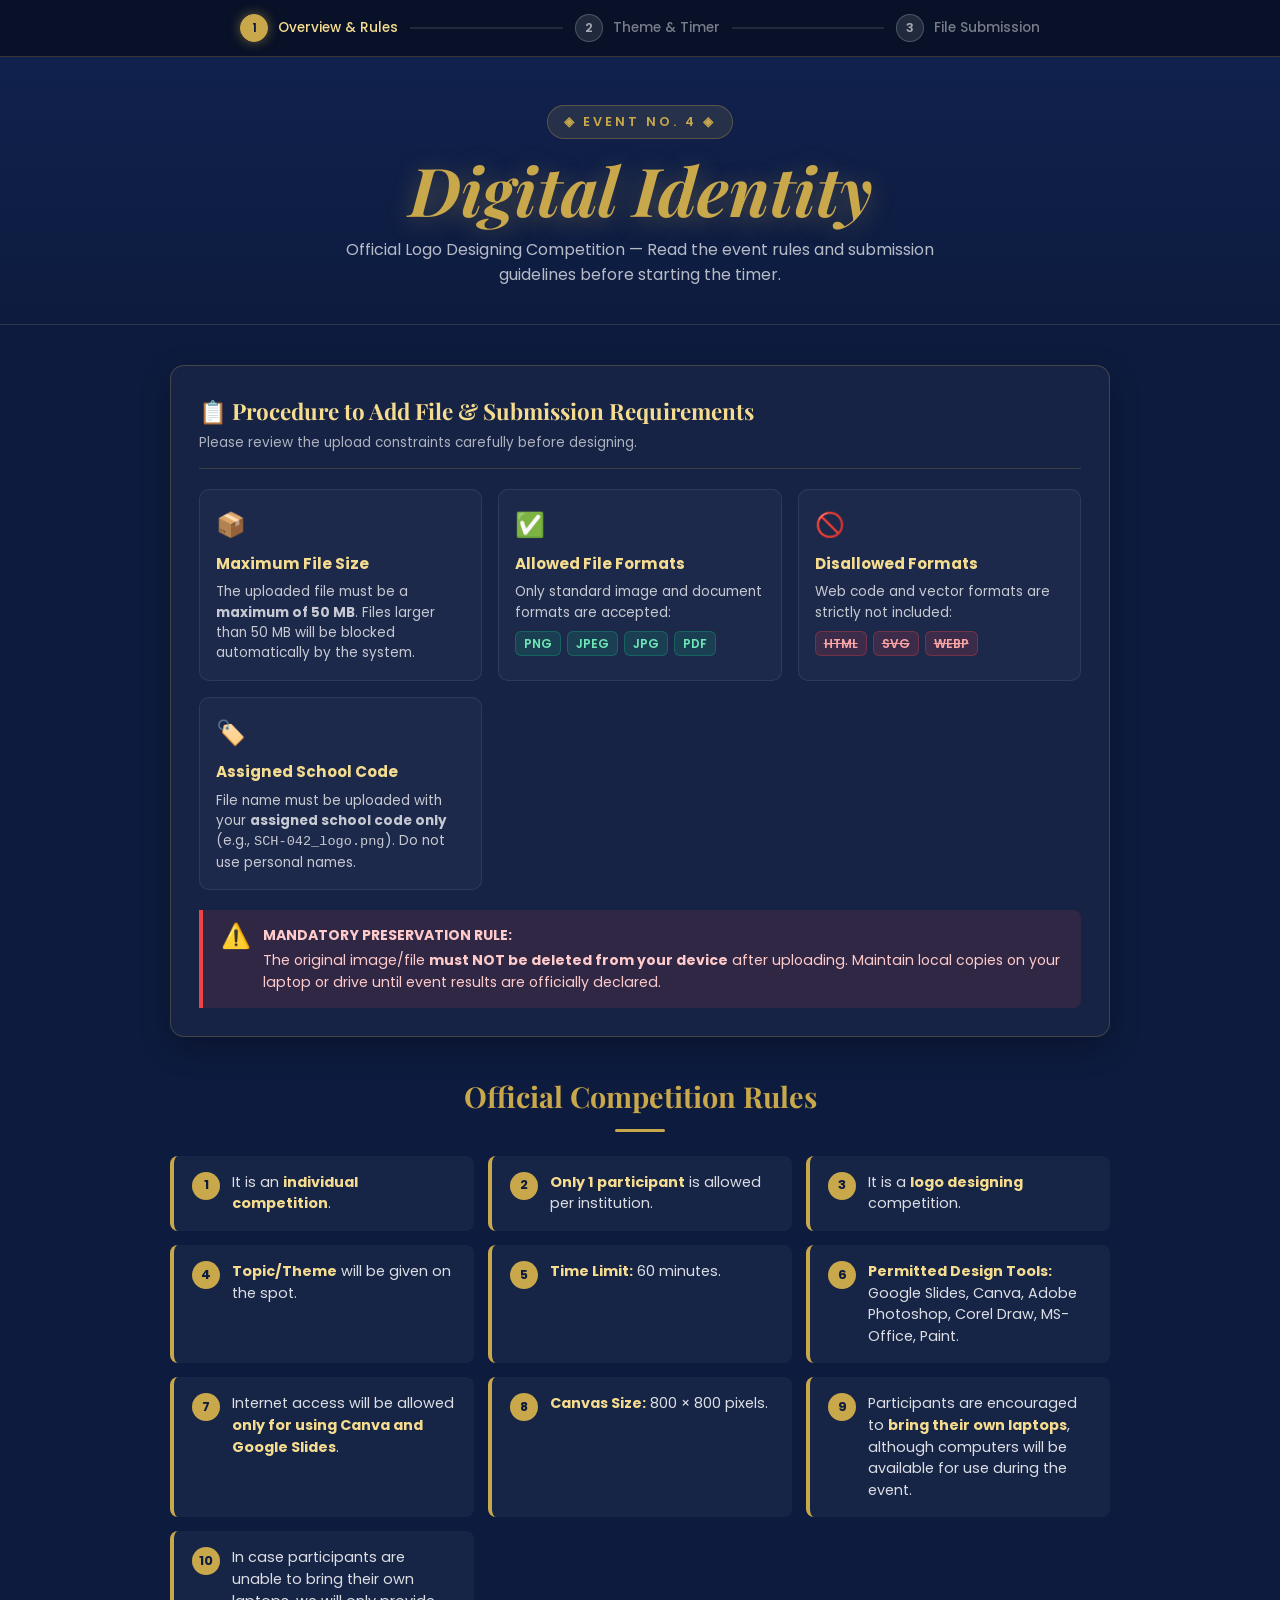
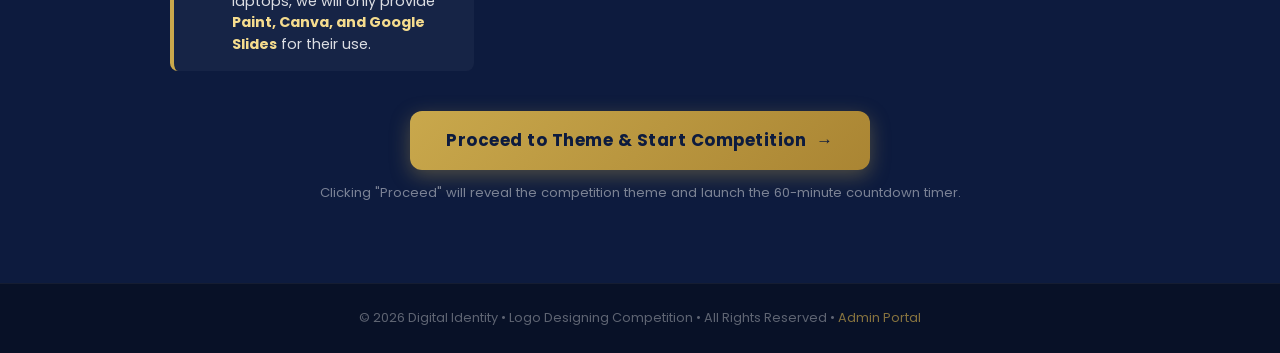
==== commit 17021c8b: "Link Admin portal in footer" ====
--- a/index.html
+++ b/index.html
@@ -177,7 +177,7 @@
   </main>
 
   <footer>
-    &copy; 2026 Digital Identity &bull; Logo Designing Competition &bull; All Rights Reserved
+    &copy; 2026 Digital Identity &bull; Logo Designing Competition &bull; All Rights Reserved &bull; <a href="admin.html" style="color:rgba(201,168,76,0.65); text-decoration:none;">Admin Portal</a>
   </footer>
 
 </body>
